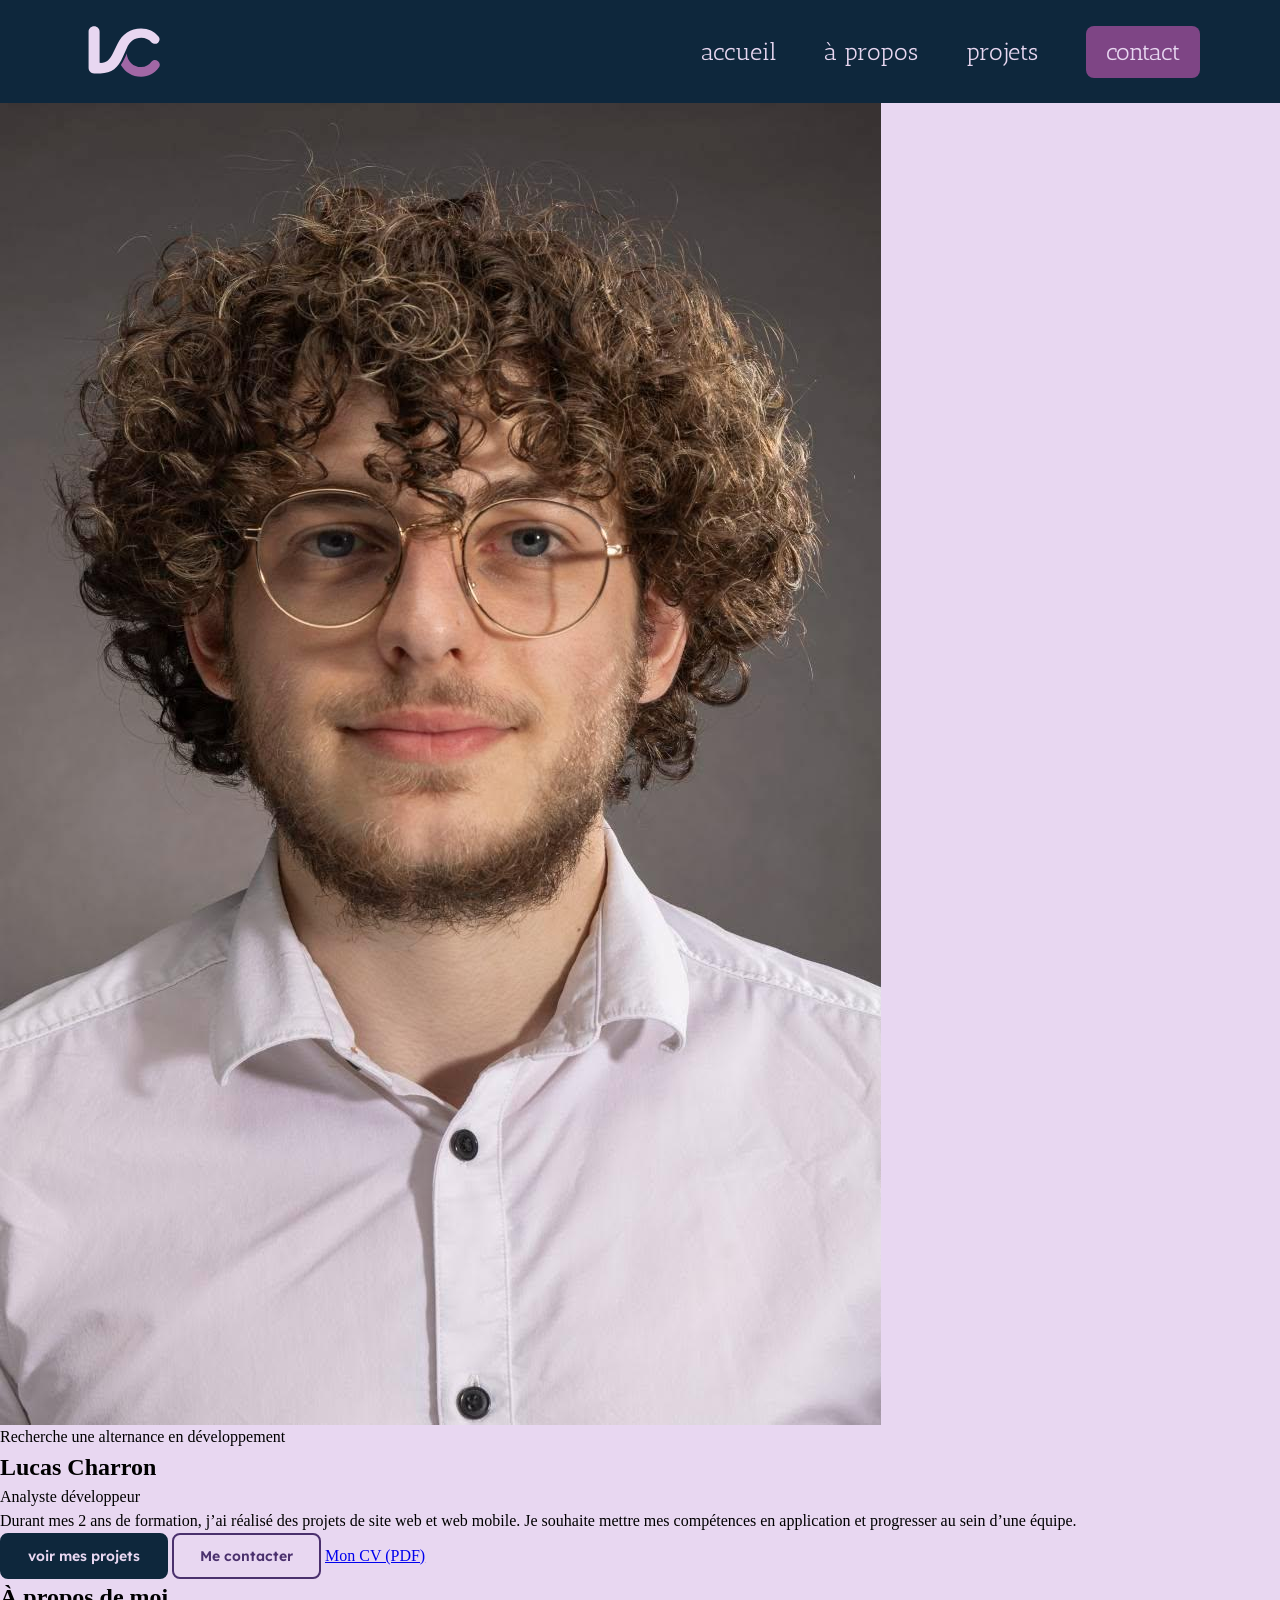
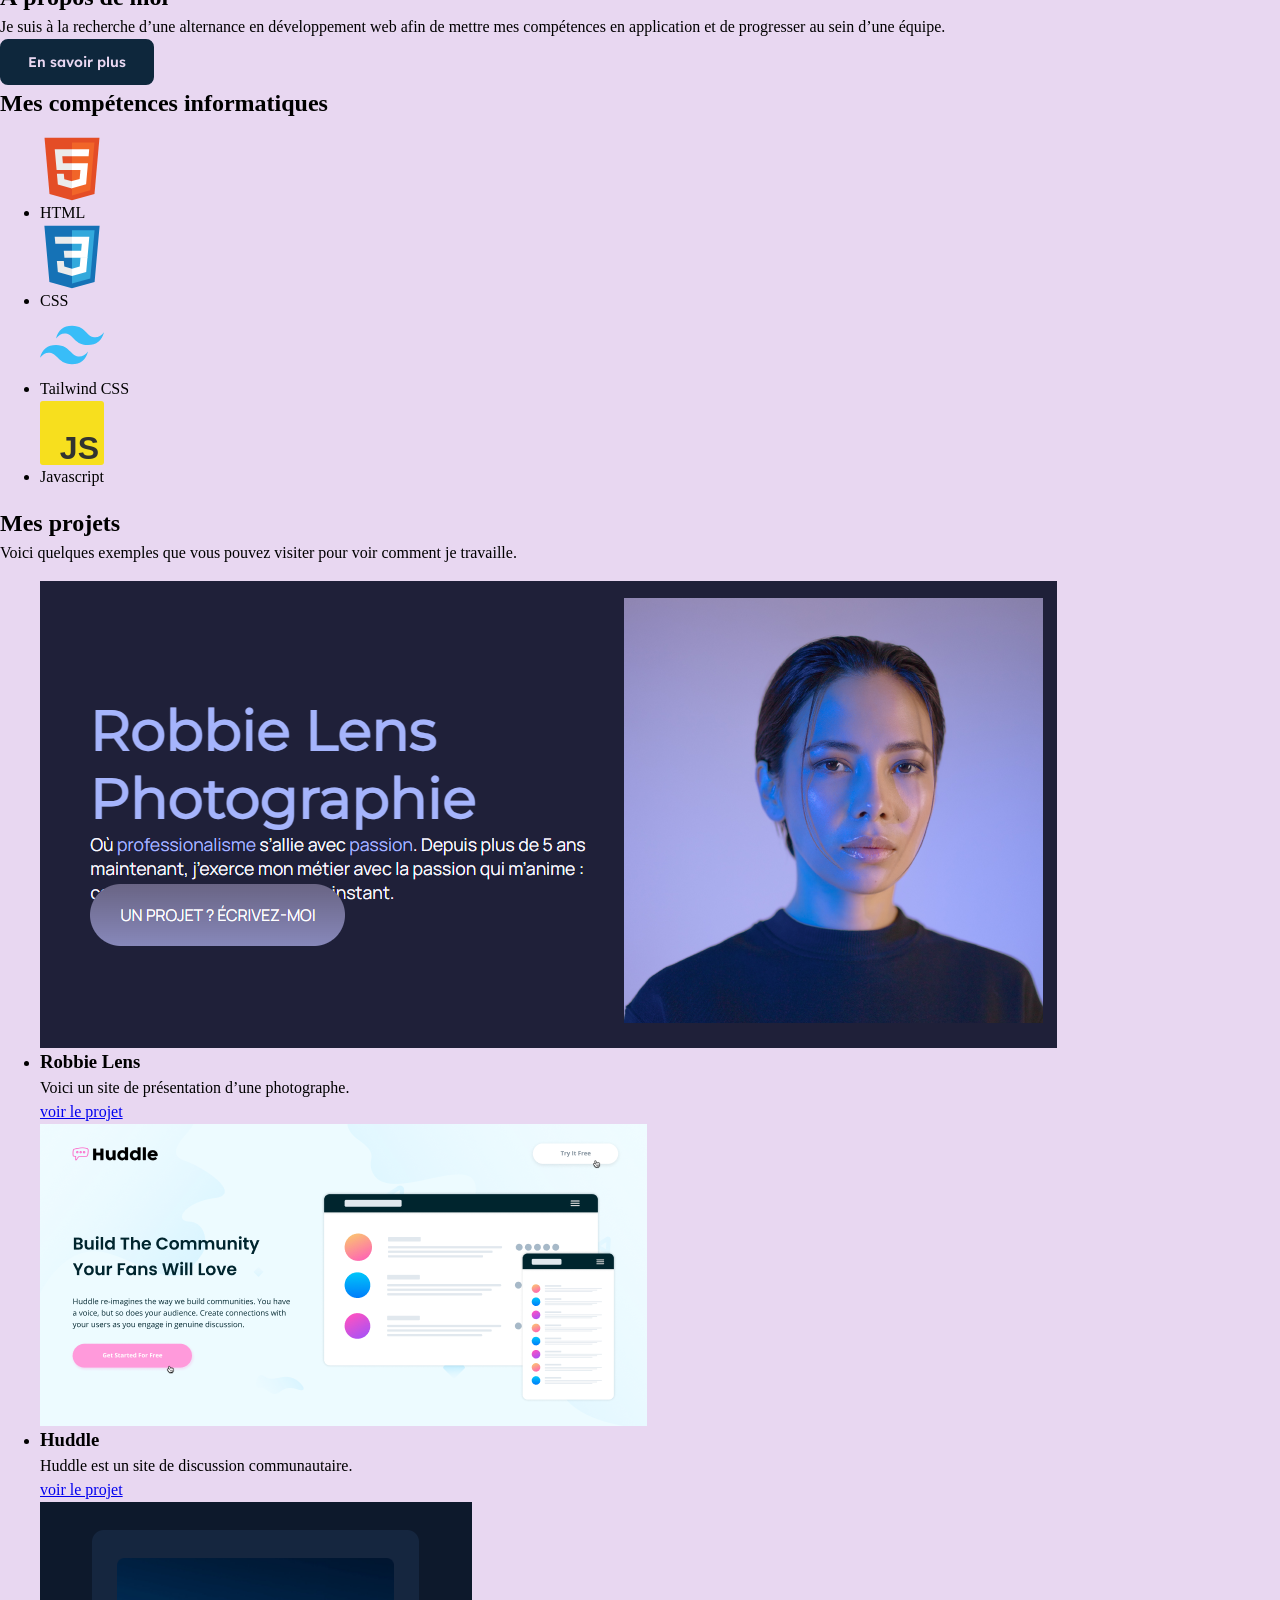
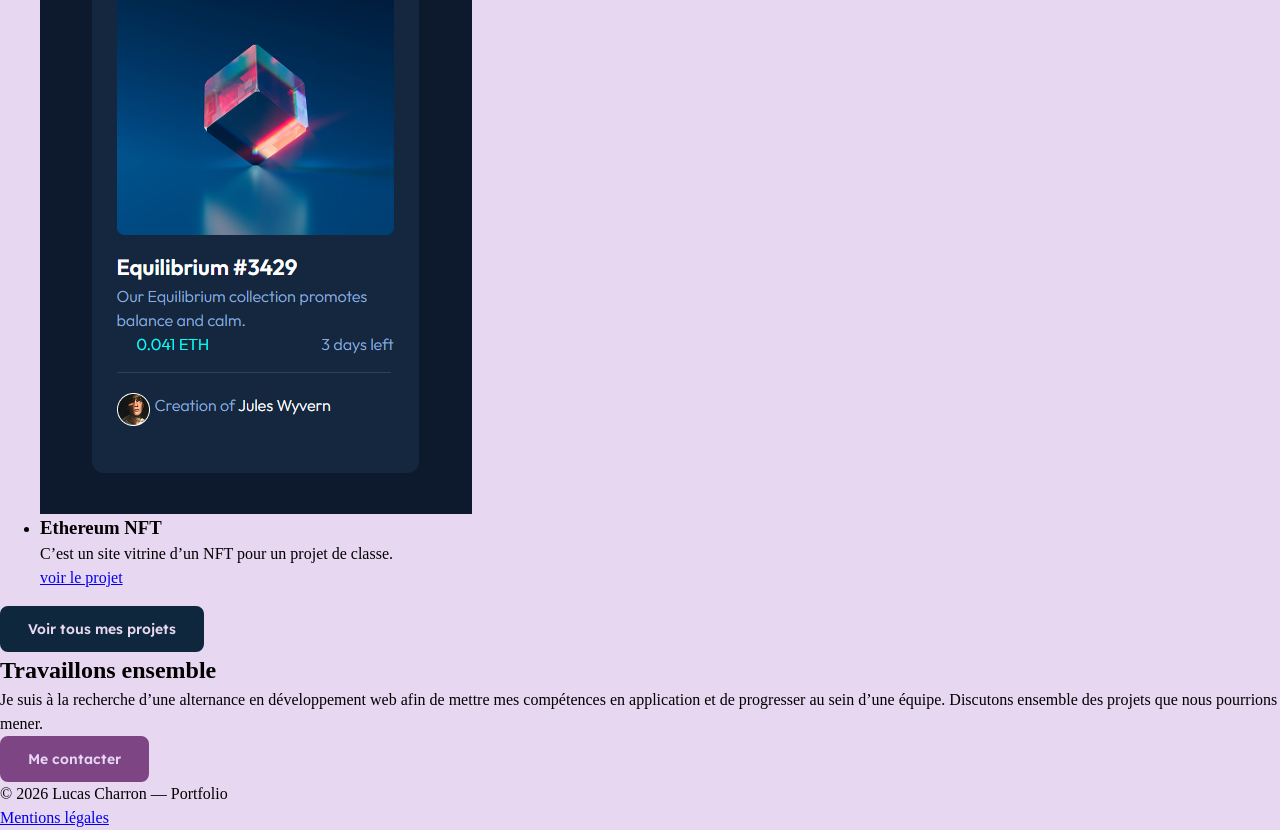
==== index.html @ 8895fd5e "Premier commit : sauvegarde du portfolio HTML des 12 pages, CSS (polices, variables, header, boutons" ====
<!DOCTYPE html>
<html lang="fr">
<!-- Mettre le code langue du site dans l'attribut lang -->

<head>
	<meta charset="UTF-8" />
	<meta name="viewport" content="width=device-width, initial-scale=1.0" />
	<title>Accueil-portfolio</title>
	<meta name="description" content="Portfolio de Lucas Charron, développeur web : découvrez mes projets de sites web et web mobile réalisés durant ma formation." />
	<!-- Mettre la description du contenu de la page dans l'attribut content -->

	<!-- Mettre ci-dessous les informations pour Open Graph (concerne notamment Facebook) - Voir https://ogp.me/-->
	<meta property="og:title" content="Accueil-portfolio" />
	<meta property="og:type" content="website" />
	<meta property="og:url" content="" />
	<meta property="og:image" content="img/logos/logo-lc-1200x630.png" />

	<!-- Le minimum pour gérer les favicon : https://dev.to/masakudamatsu/favicon-nightmare-how-to-maintain-sanity-3al7 
    Icônes à générer : 
    favicon.ico : 32x32
    icon.svg : peu importe la taille, mais privilégier un format carré
    apple-touch-icon.png : 180x180
    192.png : 192x192
    512.png : 512x512

	Vous pouvez aussi utiliser un générateur : https://realfavicongenerator.net/
    -->
	<link rel="icon" type="image/png" href="/favicon-96x96.png" sizes="96x96" />
	<link rel="icon" type="image/svg+xml" href="/favicon.svg" />
	<link rel="shortcut icon" href="/favicon.ico" />
	<link rel="apple-touch-icon" sizes="180x180" href="/apple-touch-icon.png" />
	<link rel="manifest" href="/site.webmanifest" />
	<!-- voir le fichier manifest.webmanifest -->

	<!-- A terme : n'appeler qu'une seule feuille de style minifiée -->
	<link rel="stylesheet" href="css/reset.css" />
	<link rel="stylesheet" href="css/style.css" />
</head>

<body>
	<!-- ===== EN-TÊTE ===== -->
	<header>
		<a href="index.html">
			<img src="img/logos/logo-lc.svg" alt="Lucas Charron, retour à l'accueil" width="57" height="35">
		</a>
		<!-- Navigation principale -->
		<nav aria-label="Navigation principale">
			<button type="button" aria-expanded="false" aria-controls="menu-principal">Menu</button>
			<ul id="menu-principal" class="menu-principal" hidden>
				<li><a href="index.html" aria-current="page">accueil</a></li>
				<li><a href="a-propos.html">à propos</a></li>
				<li><a href="projets.html">projets</a></li>
				<li><a href="contact.html">contact</a></li>
			</ul>
		</nav>
	</header>

	<!-- ===== CONTENU PRINCIPAL ===== -->
	<main>
		<!-- Section : hero (présentation) -->
		<section id="hero" aria-labelledby="titre-hero">
			<img src="img/photos/photo-profil.jpg" alt="Photo de profil de Lucas Charron" width="881" height="1322">
			<div>
				<p>Recherche une alternance en développement</p>
				<h1 id="titre-hero">Lucas Charron</h1>
				<p>Analyste développeur</p>
				<p>Durant mes 2 ans de formation, j’ai réalisé des projets de site web et web mobile. Je souhaite mettre mes compétences en application et progresser au sein d’une équipe.</p>
				<div>
					<a href="projets.html" class="btn btn--primary">voir mes projets</a>
					<a href="contact.html" class="btn btn--secondary">Me contacter</a>
					<a href="CV/cv-lucas-charron-portfolio.pdf" download>Mon CV (PDF)</a>
				</div>
			</div>
		</section>

		<!-- Section : À propos de moi -->
		<section aria-labelledby="titre-apropos">
			<h2 id="titre-apropos">À propos de moi</h2>
			<p>Je suis à la recherche d’une alternance en développement web afin de mettre mes compétences en application et de progresser au sein d’une équipe.</p>
			<a href="a-propos.html" class="btn btn--primary">En savoir plus</a>
		</section>

		<!-- Section : Mes compétences informatiques -->
		<section aria-labelledby="titre-competences">
			<h2 id="titre-competences">Mes compétences informatiques</h2>
			<ul>
				<li>
					<img src="img/logos/html5.svg" alt="" width="64" height="64">
					<p>HTML</p>
				</li>
				<li>
					<img src="img/logos/css3.svg" alt="" width="64" height="64">
					<p>CSS</p>
				</li>
				<li>
					<img src="img/logos/tailwindcss.svg" alt="" width="64" height="64">
					<p>Tailwind CSS</p>
				</li>
				<li>
					<img src="img/logos/javascript.svg" alt="" width="64" height="64">
					<p>Javascript</p>
				</li>
			</ul>
		</section>

		<!-- Section : Mes projets -->
		<section aria-labelledby="titre-projets">
			<h2 id="titre-projets">Mes projets</h2>
			<p>Voici quelques exemples que vous pouvez visiter pour voir comment je travaille.</p>
			<ul>
				<li>
					<!-- Projet : Robbie Lens -->
					<article>
						<img src="img/projets/robbie-lens.png" alt="Capture de la page d'accueil du site Robbie Lens" width="1017" height="467">
						<h3>Robbie Lens</h3>
						<p>Voici un site de présentation d’une photographe.</p>
						<a href="page-robbies-lens.html" aria-label="Voir le projet Robbie Lens">voir le projet</a>
					</article>
				</li>
				<li>
					<!-- Projet : Huddle -->
					<article>
						<img src="img/projets/huddle.png" alt="Capture de la page du site Huddle" width="607" height="302">
						<h3>Huddle</h3>
						<p>Huddle est un site de discussion communautaire.</p>
						<a href="page-huddle.html" aria-label="Voir le projet Huddle">voir le projet</a>
					</article>
				</li>
				<li>
					<!-- Projet : Ethereum NFT -->
					<article>
						<img src="img/projets/etherium-nft.png" alt="Capture de la page du site Ethereum NFT" width="432" height="612">
						<h3>Ethereum NFT</h3>
						<p>C’est un site vitrine d’un NFT pour un projet de classe.</p>
						<a href="page-card-nft.html" aria-label="Voir le projet Ethereum NFT">voir le projet</a>
					</article>
				</li>
			</ul>
			<a href="projets.html" class="btn btn--primary">Voir tous mes projets</a>
		</section>

		<!-- Section : Travaillons ensemble -->
		<section aria-labelledby="titre-contact">
			<h2 id="titre-contact">Travaillons ensemble</h2>
			<p>Je suis à la recherche d’une alternance en développement web afin de mettre mes compétences en application et de progresser au sein d’une équipe. Discutons ensemble des projets que nous pourrions mener.</p>
			<a href="contact.html" class="btn btn--accent">Me contacter</a>
		</section>
	</main>

	<!-- ===== PIED DE PAGE ===== -->
	<footer>
		<p>© 2026 Lucas Charron — Portfolio</p>
		<a href="mentions-legales.html">Mentions légales</a>
	</footer>
	<!-- Script du menu burger -->
	<script src="js/nav.js"></script>
</body>

</html>
---- css/style.css ----
/* ==========================================================================
   Polices (@font-face)
   ========================================================================== */

/* --- Montserrat --- */
/* montserrat-regular - latin */
@font-face {
    font-display: swap;
    font-family: 'Montserrat';
    font-style: normal;
    font-weight: 400;
    src: url('../fonts/montserrat-v31-latin-regular.woff2') format('woff2');
}
/* montserrat-500 - latin */
@font-face {
    font-display: swap;
    font-family: 'Montserrat';
    font-style: normal;
    font-weight: 500;
    src: url('../fonts/montserrat-v31-latin-500.woff2') format('woff2');
}

/* --- Lexend --- */
/* lexend-300 - latin */
@font-face {
    font-display: swap;
    font-family: 'Lexend';
    font-style: normal;
    font-weight: 300;
    src: url('../fonts/lexend-v26-latin-300.woff2') format('woff2');
}
/* lexend-regular - latin */
@font-face {
    font-display: swap;
    font-family: 'Lexend';
    font-style: normal;
    font-weight: 400;
    src: url('../fonts/lexend-v26-latin-regular.woff2') format('woff2');
}
/* lexend-600 - latin */
@font-face {
    font-display: swap;
    font-family: 'Lexend';
    font-style: normal;
    font-weight: 600;
    src: url('../fonts/lexend-v26-latin-600.woff2') format('woff2');
}

/* --- Antic Slab --- */
/* antic-slab-regular - latin */
@font-face {
    font-display: swap;
    font-family: 'Antic Slab';
    font-style: normal;
    font-weight: 400;
    src: url('../fonts/antic-slab-v17-latin-regular.woff2') format('woff2');
}


/* ==========================================================================
   Variables
   ========================================================================== */
:root {
    /* Couleurs (charte graphique Figma, collection Palette) */
    --color-fond: #E8D7F1;          /* Fond de page */
    --color-mauve: #DDCBD7;         /* Cartes et blocs */
    --color-accent: #A167A5;        /* Anneau de focus, décors */
    --color-accent-fonce: #7E4585;  /* Fond des boutons accent (contraste AA) */
    --color-violet-fonce: #4A306D;  /* Titres secondaires, bandeau contact, hover boutons */
    --color-bleu-nuit: #0E273C;     /* Texte, header et footer */

    /* Familles de polices */
    --font-primary: 'Montserrat', sans-serif;
    --font-secondary: 'Lexend', sans-serif;
    --font-accent: 'Antic Slab', serif;

    /* Graisses */
    --fw-light: 300;
    --fw-regular: 400;
    --fw-medium: 500;
    --fw-semibold: 600;

    /* Tailles de texte (charte graphique Figma) */
    /* Montserrat Medium : titres */
    --fs-title-xl: 7.2rem;
    --fs-title-l: 4rem;
    --fs-title-m: 3.2rem;
    /* Lexend : texte, sous-titres, titres de cartes et boutons */
    --fs-text-l: 2.8rem;
    --fs-text-l-small: 2.1rem;   /* variante 28 / 21 de la charte */
    --fs-text-m: 1.8rem;
    --fs-text-m-small: 1.4rem;   /* variante 18 / 14 de la charte */
    --fs-button: 1.4rem;
    /* Antic Slab : menu de navigation */
    --fs-nav: 2.4rem;
}


/* ==========================================================================
   Base
   ========================================================================== */
html {
    font-size: 62.5%;
}

body {
    font-size: 16px;
    background-color: var(--color-fond);
    display: flex;
    flex-direction: column;

}
/* ==========================================================================
   header + reponsive
   ========================================================================== */
header {
    background-color: var(--color-bleu-nuit);
    display: flex;
    justify-content: space-between;
    align-items: center;
    padding: 1.15rem 2rem;
    position: relative;
}

header img{
    height: 3.5rem;
    width: auto;
}

header nav button {
    width: 4.4rem;
    height: 4.4rem;
    font-size: 0;
    background-image: url("../img/icones/burger.svg");
    background-repeat: no-repeat;
    background-position: center;
    background-color: transparent;
    background-size: 2.8rem 2.1rem;
    border: none;
    margin-right: -0.8rem;
}

header nav a {
    color: var(--color-fond);
    text-decoration: none;
    font-family: var(--font-accent);
    font-size: var(--fs-nav);
    padding: 2rem;
    display: inline-block;
}

.menu-principal{
    position: absolute;
    top: 100%;
    left: 0;
    right: 0;
    background-color: var(--color-bleu-nuit);
    z-index: 1;
}

@media (min-width: 768px) {

    header {
        padding: 2.4rem 8rem;
    }

    header img {
        height: 5.5rem;
        width: auto;
    }

    header nav button {
        display: none;
    }

    .menu-principal {
        display: flex;
        position: static;
        gap: 4.8rem;
        align-items: center;
        padding:0;
    }

    header nav a {
        padding: 0.8rem 0;
    }

    .menu-principal li:last-child a{
        background-color: var(--color-accent-fonce);
        border-radius: 0.8rem;
        padding: 0.8rem 2rem;
    }

}

/* ==========================================================================
   button
   ========================================================================== */

.btn{
    display: inline-block;
    padding: 1.2rem 2.6rem;
    border: 0.2rem solid transparent;
    border-radius: 0.8rem;
    font-family: var(--font-secondary);
    font-size: var(--fs-button);
    font-weight: var(--fw-semibold);
    text-decoration: none;
    line-height: 1.8rem;
}

.btn--primary{
    background-color: var(--color-bleu-nuit);
    color: var(--color-fond);
    border-color: var(--color-bleu-nuit);
}

.btn--secondary{
    background-color: transparent;
    color: var(--color-violet-fonce);
    border-color: var(--color-violet-fonce);
}

.btn--accent{
    background-color: var(--color-accent-fonce);
    color: var(--color-fond);
    border-color: var(--color-accent-fonce);
}

.btn:hover{
    background-color: var(--color-violet-fonce);
    border-color: var(--color-violet-fonce);
    color: var(--color-fond);
}

.btn:focus-visible{
    outline: 0.2rem solid var(--color-accent);
    outline-offset: 0.6rem;
}
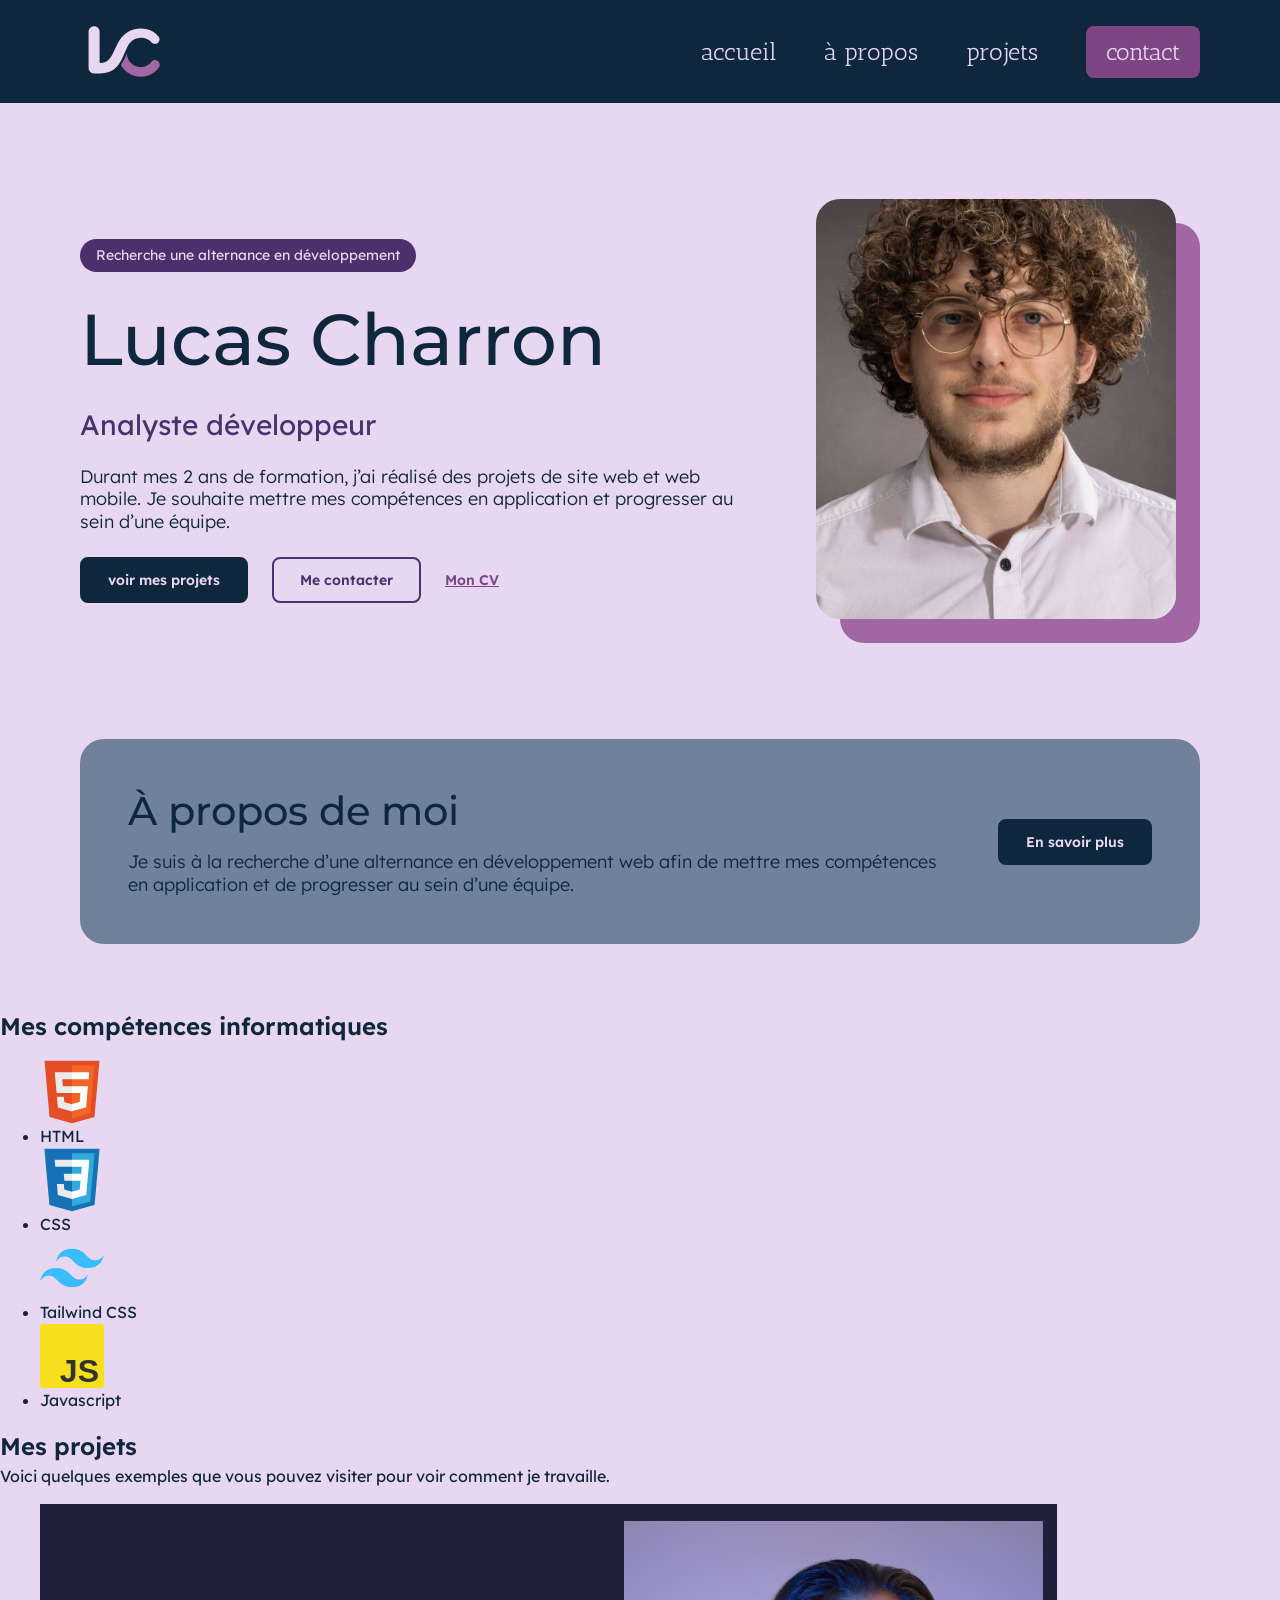
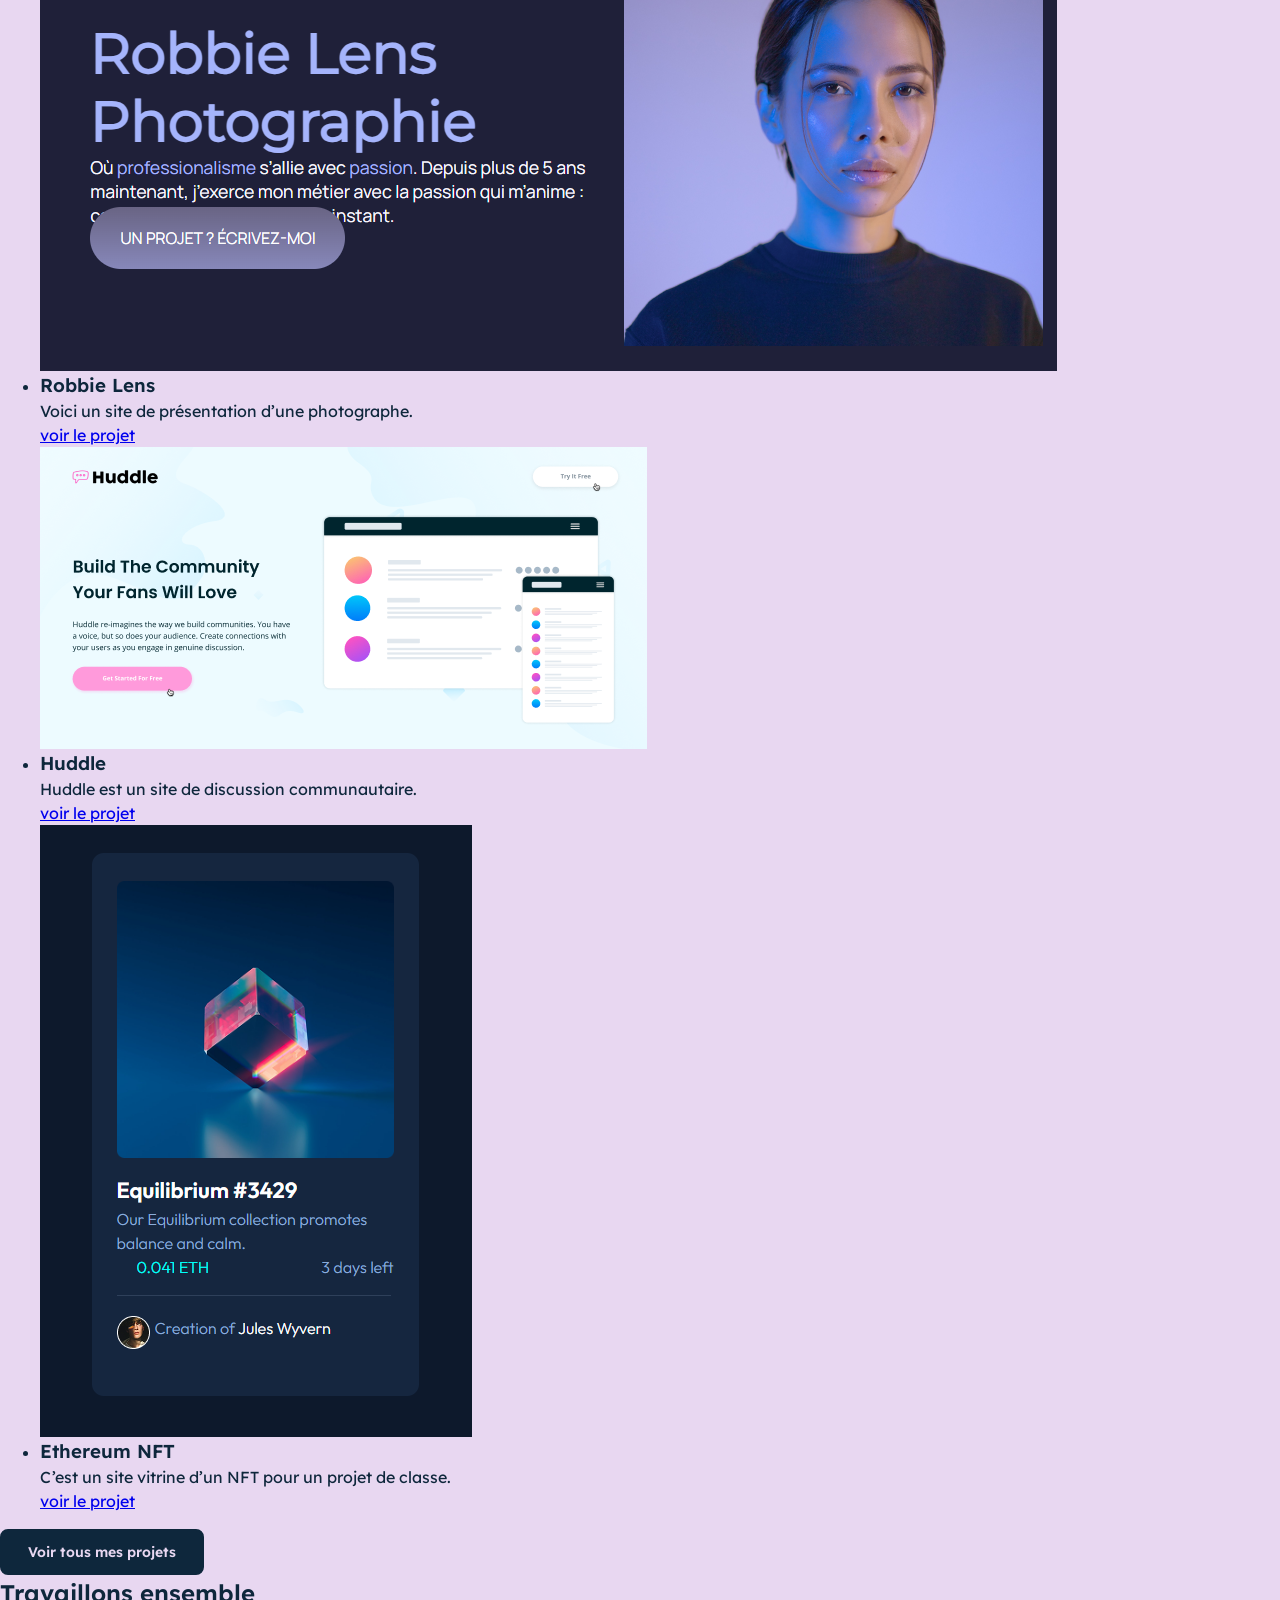
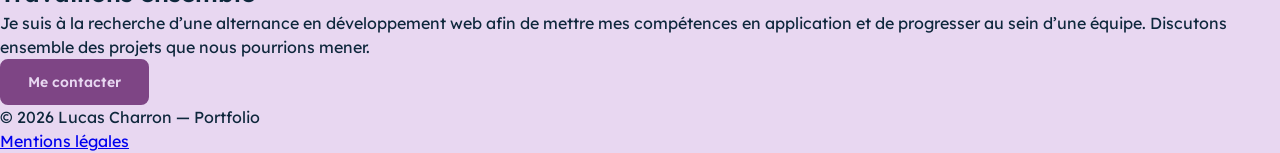
==== commit 322fe840: "Hero, section à propos et classes de la page d'accueil - Hero (accueil et à propos) : mobile, tablet" ====
--- a/index.html
+++ b/index.html
@@ -58,25 +58,27 @@
 	<!-- ===== CONTENU PRINCIPAL ===== -->
 	<main>
 		<!-- Section : hero (présentation) -->
-		<section id="hero" aria-labelledby="titre-hero">
-			<img src="img/photos/photo-profil.jpg" alt="Photo de profil de Lucas Charron" width="881" height="1322">
-			<div>
-				<p>Recherche une alternance en développement</p>
+		<section id="hero" aria-labelledby="titre-hero" class="hero">
+			<img src="img/photos/photo-profil.jpg" alt="Photo de profil de Lucas Charron" width="881" height="1322" class="hero__photo">
+			<div class="hero__text">
+				<p class="hero__badge">Recherche une alternance en développement</p>
 				<h1 id="titre-hero">Lucas Charron</h1>
-				<p>Analyste développeur</p>
-				<p>Durant mes 2 ans de formation, j’ai réalisé des projets de site web et web mobile. Je souhaite mettre mes compétences en application et progresser au sein d’une équipe.</p>
-				<div>
+				<p class="hero__subtitle">Analyste développeur</p>
+				<p class="hero__description">Durant mes 2 ans de formation, j’ai réalisé des projets de site web et web mobile. Je souhaite mettre mes compétences en application et progresser au sein d’une équipe.</p>
+				<div class="hero__buttons">
 					<a href="projets.html" class="btn btn--primary">voir mes projets</a>
 					<a href="contact.html" class="btn btn--secondary">Me contacter</a>
-					<a href="CV/cv-lucas-charron-portfolio.pdf" download>Mon CV (PDF)</a>
+					<a href="cv/cv-lucas-charron-portfolio.pdf" class="hero__cv" download>Mon CV</a>
 				</div>
 			</div>
 		</section>
 
 		<!-- Section : À propos de moi -->
-		<section aria-labelledby="titre-apropos">
-			<h2 id="titre-apropos">À propos de moi</h2>
-			<p>Je suis à la recherche d’une alternance en développement web afin de mettre mes compétences en application et de progresser au sein d’une équipe.</p>
+		<section aria-labelledby="titre-apropos" class="about">
+			<div class="about__text">
+				<h2 id="titre-apropos" class="about__title">À propos de moi</h2>
+				<p class="about__description">Je suis à la recherche d’une alternance en développement web afin de mettre mes compétences en application et de progresser au sein d’une équipe.</p>
+			</div>
 			<a href="a-propos.html" class="btn btn--primary">En savoir plus</a>
 		</section>
 
--- a/css/style.css
+++ b/css/style.css
@@ -68,6 +68,7 @@
     --color-accent-fonce: #7E4585;  /* Fond des boutons accent (contraste AA) */
     --color-violet-fonce: #4A306D;  /* Titres secondaires, bandeau contact, hover boutons */
     --color-bleu-nuit: #0E273C;     /* Texte, header et footer */
+    --color-carte: #708299;         /* Fond de la carte « à propos » (Figma) */
 
     /* Familles de polices */
     --font-primary: 'Montserrat', sans-serif;
@@ -108,6 +109,8 @@
     background-color: var(--color-fond);
     display: flex;
     flex-direction: column;
+    font-family: var(--font-secondary);
+    color: var(--color-bleu-nuit);
 
 }
 /* ==========================================================================
@@ -207,6 +210,7 @@
     font-weight: var(--fw-semibold);
     text-decoration: none;
     line-height: 1.8rem;
+    white-space: nowrap;
 }
 
 .btn--primary{
@@ -236,4 +240,215 @@
 .btn:focus-visible{
     outline: 0.2rem solid var(--color-accent);
     outline-offset: 0.6rem;
+}
+
+/* ==========================================================================
+   hero + responsive
+   ========================================================================== */
+
+.hero {
+    display: flex;
+    flex-direction: column;
+    gap: 3.2rem;
+    padding: 3.2rem 2rem 4rem;
+}
+
+.hero__photo {
+    width: 32.4rem;
+    height: auto;
+    aspect-ratio: 6/7;
+    object-fit: cover;
+    border-radius: 2.16rem;
+    box-shadow: 2.16rem 2.16rem 0 var(--color-accent);
+    margin-bottom: 2.16rem;
+}
+
+.hero__text {
+    display: flex;
+    flex-direction: column;
+    align-items: flex-start;
+    gap: 1.6rem;
+}
+
+.hero__badge {
+    align-self: stretch;
+    background-color: var(--color-violet-fonce);
+    color: var(--color-fond);
+    padding: 0.8rem 1.6rem;
+    border-radius: 5rem;
+    font-size: 1.4rem;
+    font-weight: var(--fw-regular);
+    line-height: 1.25;
+}
+
+h1 {
+    font-size: var(--fs-title-l);
+    font-family: var(--font-primary);
+    font-weight: var(--fw-medium);
+    line-height: 1.2;
+}
+
+.hero__subtitle {
+    font-size: var(--fs-text-l-small);
+    color: var(--color-violet-fonce);
+    line-height: 1.25;
+}
+
+.hero__description {
+    font-size: var(--fs-text-m-small);
+    font-weight: var(--fw-light);
+    line-height: 1.25;
+}
+
+.hero__buttons {
+    display: flex;
+    flex-direction: column;
+    align-items: flex-start;
+    flex-wrap: wrap;
+    gap: 2rem;
+}
+
+.hero__cv {
+    white-space: nowrap;
+    text-decoration: underline;
+    font-family: var(--font-secondary);
+    font-weight: var(--fw-semibold);
+    color: var(--color-accent-fonce);
+    font-size: var(--fs-text-m-small);
+}
+
+.hero__cv:focus-visible {
+    outline: 0.2rem solid var(--color-accent);
+    outline-offset: 0.6rem;
+}
+
+/* Tablette (768 px et plus) : hero en ligne, version compacte */
+@media (min-width: 768px) {
+    .hero {
+        flex-direction: row;
+        align-items: center;
+        padding: 6.4rem 4rem;
+        gap: 4rem;
+    }
+    .hero__photo {
+        order: 2;
+        flex-shrink: 0;
+        width: 28rem;
+        margin-right: 2.16rem;
+    }
+    .hero__text {
+        flex: 1;
+    }
+    .hero__badge {
+        align-self: flex-start;
+    }
+    .hero__buttons {
+        flex-direction: row;
+        align-items: center;
+    }
+    .hero--apropos .hero__photo {
+        order: 0;
+    }
+}
+
+/* Desktop (1000 px et plus) : mesures de la maquette Figma 1440 px */
+@media (min-width: 1000px) {
+    .hero {
+        padding: 9.6rem 8rem;
+        gap: 6.4rem;
+    }
+    .hero__photo {
+        width: 36rem;
+        border-radius: 2.4rem;
+        box-shadow: 2.4rem 2.4rem 0 var(--color-accent);
+        margin-bottom: 2.4rem;
+        margin-right: 2.4rem;
+    }
+    .hero__text {
+        gap: 2.4rem;
+    }
+    .hero__buttons {
+        gap: 2.4rem;
+    }
+    h1 {
+        font-size: var(--fs-title-xl);
+    }
+    .hero__subtitle {
+        font-size: var(--fs-text-l);
+    }
+    .hero__description {
+        font-size: var(--fs-text-m);
+    }
+    .hero--apropos {
+        padding: 8rem;
+        gap: 8rem;
+    }
+}
+
+/* ==========================================================================
+   section à propos de moi
+   ========================================================================== */
+
+.about {
+    background-color: var(--color-carte);
+    margin: 1.6rem 2rem 6.4rem;
+    padding: 3.2rem 2.4rem;
+    border-radius: 2rem;
+    display: flex;
+    flex-direction: column;
+    align-items: flex-start;
+    gap: 2rem;
+}
+
+.about__text {
+    display: flex;
+    flex-direction: column;
+    gap: 1.2rem;
+}
+
+.about__title {
+    font-size: var(--fs-title-m);
+    font-family: var(--font-primary);
+    font-weight: var(--fw-medium);
+    line-height: 1.2;
+}
+
+.about__description {
+    font-size: var(--fs-text-m-small);
+    font-weight: var(--fw-light);
+    line-height: 1.25;
+}
+
+/* Tablette (768 px et plus) : carte en ligne, textes du mobile */
+@media (min-width: 768px) {
+    .about {
+        flex-direction: row;
+        align-items: center;
+        gap: 4.8rem;
+        padding: 4.8rem;
+        border-radius: 2.4rem;
+        margin: 0 4rem 6.4rem;
+    }
+    .about__text {
+        flex: 1;
+    }
+    .about .btn {
+        flex-shrink: 0;
+    }
+}
+
+/* Desktop (1000 px et plus) : mesures de la maquette Figma 1440 px */
+@media (min-width: 1000px) {
+    .about {
+        margin: 0 8rem 6.4rem;
+    }
+    .about__text {
+        gap: 1.6rem;
+    }
+    .about__title {
+        font-size: var(--fs-title-l);
+    }
+    .about__description {
+        font-size: var(--fs-text-m);
+    }
 }
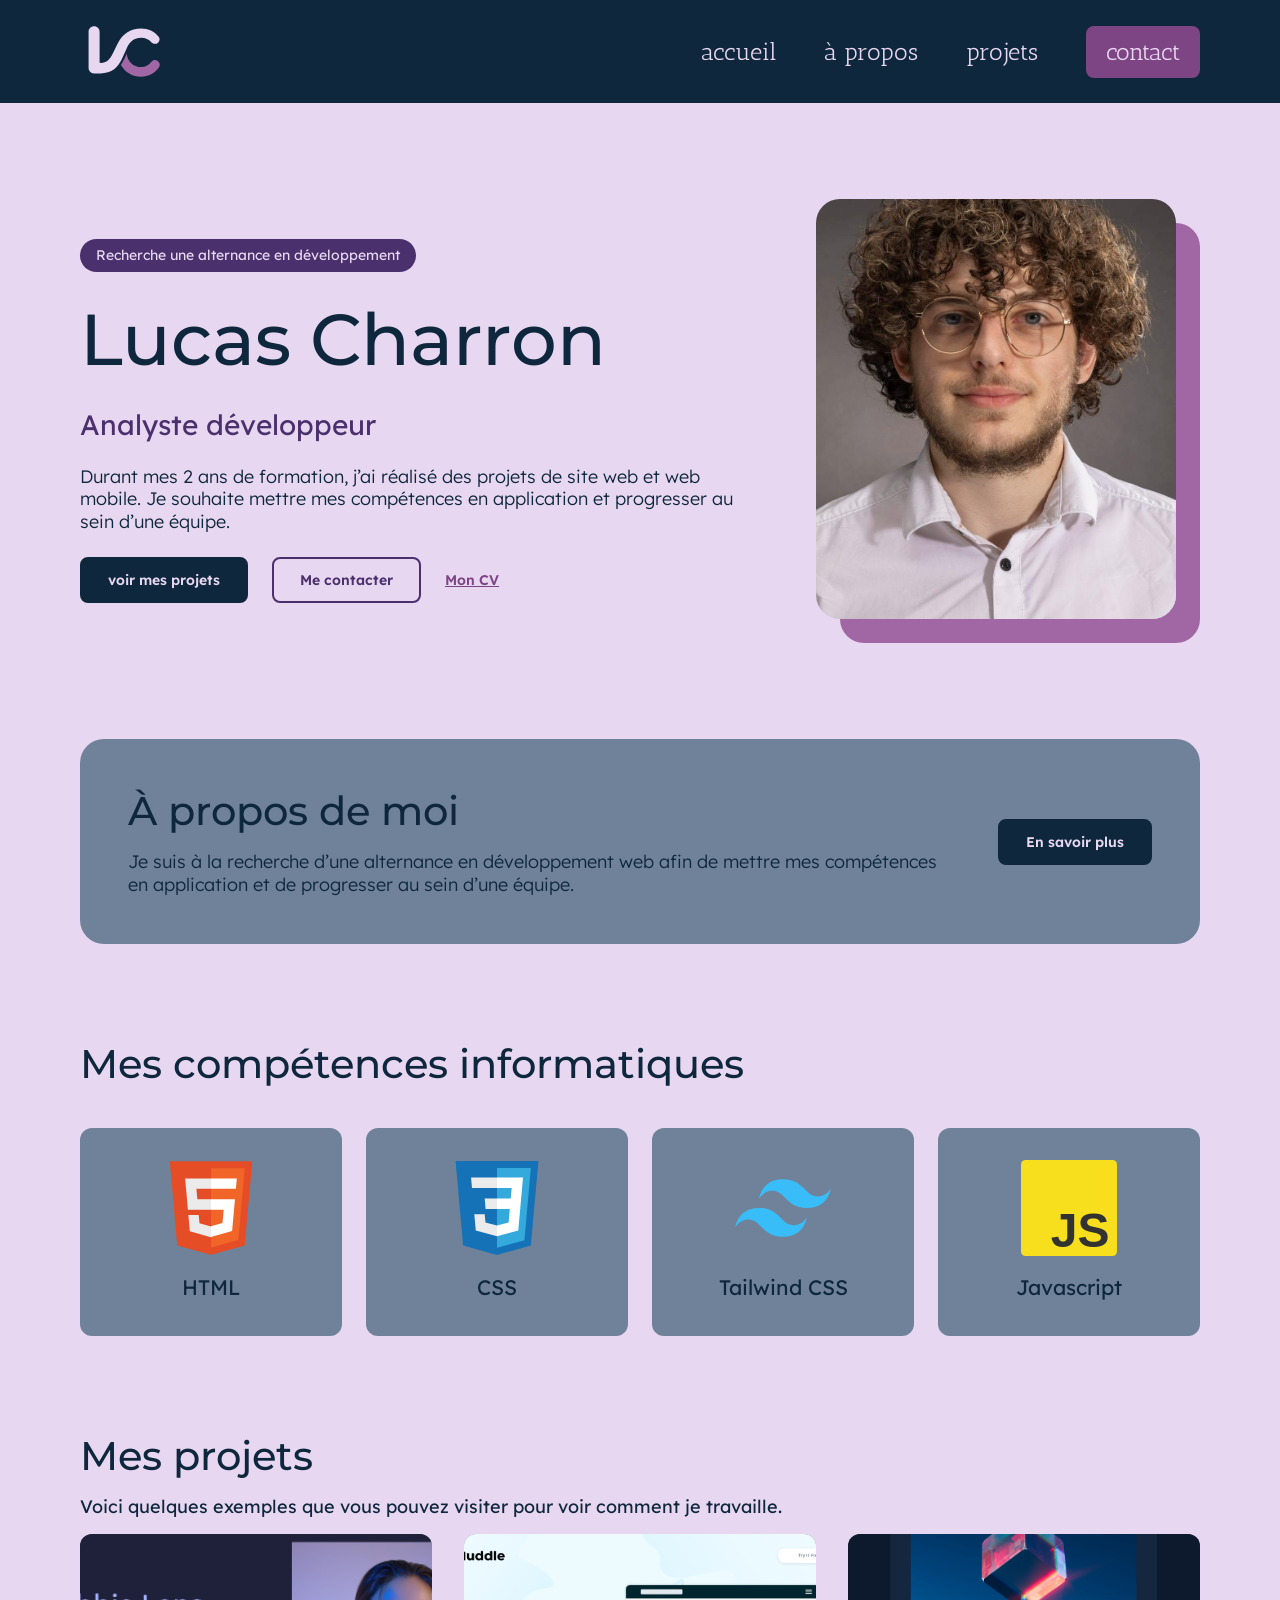
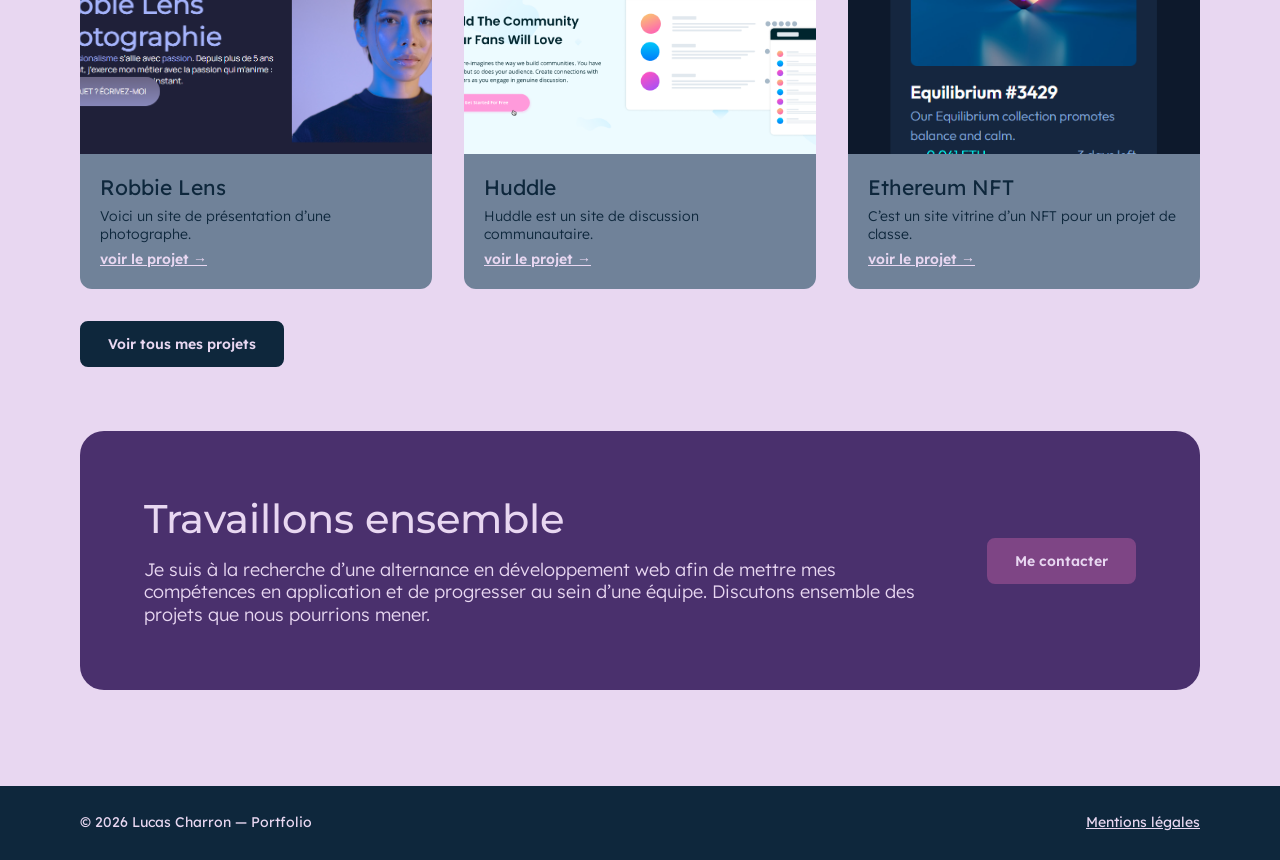
==== commit 7b64e035: "skill / mes projets / travaillons ensemble /footer. Terminé" ====
--- a/index.html
+++ b/index.html
@@ -83,76 +83,84 @@
 		</section>
 
 		<!-- Section : Mes compétences informatiques -->
-		<section aria-labelledby="titre-competences">
-			<h2 id="titre-competences">Mes compétences informatiques</h2>
-			<ul>
-				<li>
-					<img src="img/logos/html5.svg" alt="" width="64" height="64">
-					<p>HTML</p>
+		<section class="skills" aria-labelledby="titre-competences">
+			<h2 class="skills__title" id="titre-competences">Mes compétences informatiques</h2>
+			<ul class="skills__list">
+				<li class="skills__card">
+					<img class="skills__icon" src="img/logos/html5.svg" alt="" width="64" height="64">
+					<p class="skills__name">HTML</p>
 				</li>
-				<li>
-					<img src="img/logos/css3.svg" alt="" width="64" height="64">
-					<p>CSS</p>
+				<li class="skills__card">
+					<img class="skills__icon" src="img/logos/css3.svg" alt="" width="64" height="64">
+					<p class="skills__name">CSS</p>
 				</li>
-				<li>
-					<img src="img/logos/tailwindcss.svg" alt="" width="64" height="64">
-					<p>Tailwind CSS</p>
+				<li class="skills__card">
+					<img class="skills__icon" src="img/logos/tailwindcss.svg" alt="" width="64" height="64">
+					<p class="skills__name">Tailwind CSS</p>
 				</li>
-				<li>
-					<img src="img/logos/javascript.svg" alt="" width="64" height="64">
-					<p>Javascript</p>
+				<li class="skills__card">
+					<img class="skills__icon" src="img/logos/javascript.svg" alt="" width="64" height="64">
+					<p class="skills__name">Javascript</p>
 				</li>
 			</ul>
 		</section>
 
 		<!-- Section : Mes projets -->
-		<section aria-labelledby="titre-projets">
-			<h2 id="titre-projets">Mes projets</h2>
-			<p>Voici quelques exemples que vous pouvez visiter pour voir comment je travaille.</p>
-			<ul>
+		<section class="projects" aria-labelledby="titre-projets">
+			<h2 id="titre-projets" class="projects__title">Mes projets</h2>
+			<p class="projects__intro">Voici quelques exemples que vous pouvez visiter pour voir comment je travaille.</p>
+			<ul class="projects__list">
 				<li>
 					<!-- Projet : Robbie Lens -->
-					<article>
-						<img src="img/projets/robbie-lens.png" alt="Capture de la page d'accueil du site Robbie Lens" width="1017" height="467">
-						<h3>Robbie Lens</h3>
-						<p>Voici un site de présentation d’une photographe.</p>
-						<a href="page-robbies-lens.html" aria-label="Voir le projet Robbie Lens">voir le projet</a>
+					<article class="projects__card">
+						<img class="projects__image" src="img/projets/robbie-lens.png" alt="Capture de la page d'accueil du site Robbie Lens" width="1017" height="467">
+						<div class="projects__body">
+							<h3 class="projects__name">Robbie Lens</h3>
+							<p class="projects__description">Voici un site de présentation d’une photographe.</p>
+							<a class="projects__link" href="page-robbies-lens.html" aria-label="Voir le projet Robbie Lens">voir le projet</a>
+						</div>
 					</article>
 				</li>
 				<li>
 					<!-- Projet : Huddle -->
-					<article>
-						<img src="img/projets/huddle.png" alt="Capture de la page du site Huddle" width="607" height="302">
-						<h3>Huddle</h3>
-						<p>Huddle est un site de discussion communautaire.</p>
-						<a href="page-huddle.html" aria-label="Voir le projet Huddle">voir le projet</a>
+					<article class="projects__card">
+						<img class="projects__image" src="img/projets/huddle.png" alt="Capture de la page du site Huddle" width="607" height="302">
+						<div class="projects__body">
+							<h3 class="projects__name">Huddle</h3>
+							<p class="projects__description">Huddle est un site de discussion communautaire.</p>
+							<a class="projects__link" href="page-huddle.html" aria-label="Voir le projet Huddle">voir le projet</a>
+						</div>
 					</article>
 				</li>
 				<li>
 					<!-- Projet : Ethereum NFT -->
-					<article>
-						<img src="img/projets/etherium-nft.png" alt="Capture de la page du site Ethereum NFT" width="432" height="612">
-						<h3>Ethereum NFT</h3>
-						<p>C’est un site vitrine d’un NFT pour un projet de classe.</p>
-						<a href="page-card-nft.html" aria-label="Voir le projet Ethereum NFT">voir le projet</a>
+					<article class="projects__card">
+						<img class="projects__image" src="img/projets/etherium-nft.png" alt="Capture de la page du site Ethereum NFT" width="432" height="612">
+						<div class="projects__body">
+							<h3 class="projects__name">Ethereum NFT</h3>
+							<p class="projects__description">C’est un site vitrine d’un NFT pour un projet de classe.</p>
+							<a class="projects__link" href="page-card-nft.html" aria-label="Voir le projet Ethereum NFT">voir le projet</a>
+						</div>
 					</article>
 				</li>
 			</ul>
-			<a href="projets.html" class="btn btn--primary">Voir tous mes projets</a>
+			<a href="projets.html" class="btn btn--primary projects__all">Voir tous mes projets</a>
 		</section>
 
 		<!-- Section : Travaillons ensemble -->
-		<section aria-labelledby="titre-contact">
-			<h2 id="titre-contact">Travaillons ensemble</h2>
-			<p>Je suis à la recherche d’une alternance en développement web afin de mettre mes compétences en application et de progresser au sein d’une équipe. Discutons ensemble des projets que nous pourrions mener.</p>
+		<section class="cta" aria-labelledby="titre-contact">
+			<div class="cta__text">
+				<h2 id="titre-contact" class="cta__title">Travaillons ensemble</h2>
+				<p class="cta__description">Je suis à la recherche d’une alternance en développement web afin de mettre mes compétences en application et de progresser au sein d’une équipe. Discutons ensemble des projets que nous pourrions mener.</p>
+			</div>
 			<a href="contact.html" class="btn btn--accent">Me contacter</a>
 		</section>
 	</main>
 
 	<!-- ===== PIED DE PAGE ===== -->
-	<footer>
-		<p>© 2026 Lucas Charron — Portfolio</p>
-		<a href="mentions-legales.html">Mentions légales</a>
+	<footer class="footer">
+		<p class="footer__copy">© 2026 Lucas Charron — Portfolio</p>
+		<a class="footer__link" href="mentions-legales.html">Mentions légales</a>
 	</footer>
 	<!-- Script du menu burger -->
 	<script src="js/nav.js"></script>
--- a/css/style.css
+++ b/css/style.css
@@ -271,7 +271,7 @@
 }
 
 .hero__badge {
-    align-self: stretch;
+    align-self: flex-start;
     background-color: var(--color-violet-fonce);
     color: var(--color-fond);
     padding: 0.8rem 1.6rem;
@@ -338,9 +338,6 @@
     }
     .hero__text {
         flex: 1;
-    }
-    .hero__badge {
-        align-self: flex-start;
     }
     .hero__buttons {
         flex-direction: row;
@@ -451,4 +448,320 @@
     .about__description {
         font-size: var(--fs-text-m);
     }
+}
+
+/* ==========================================================================
+   Mes compétences informatiques
+   ========================================================================== */
+
+.skills {
+    padding: 4rem 2rem 2.4rem;
+    display: flex;
+    flex-direction: column;
+    gap: 2.4rem;
+}
+
+.skills__title {
+    font-size: var(--fs-title-m);
+    font-family: var(--font-primary);
+    font-weight: var(--fw-medium);
+    line-height: 1.2;
+}
+
+.skills__list {
+    display: grid;
+    grid-template-columns: repeat(2, 1fr);
+    gap: 1.6rem;
+    list-style: none;
+    padding: 0;
+}
+
+.skills__card {
+    background-color: var(--color-carte);
+    border-radius: 1.2rem;
+    padding: 2.4rem 1.2rem;
+    display: flex;
+    flex-direction: column;
+    align-items: center;
+    gap: 1.6rem;
+}
+
+.skills__icon {
+    height: 9.6rem;
+    width: auto;
+}
+
+.skills__name {
+    font-family: var(--font-secondary);
+    font-size: var(--fs-text-l-small);
+}
+
+/* Tablette (768 px et plus) : 2 colonnes, côtés alignés sur le hero (40 px) */
+@media (min-width: 768px) {
+    .skills {
+        padding: 4rem 4rem 2.4rem;
+    }
+}
+
+/* Desktop (1000 px et plus) : 4 colonnes, mesures de la maquette Figma 1440 px */
+@media (min-width: 1000px) {
+    .skills {
+        padding: 3.2rem 8rem 6.4rem;
+        gap: 4rem;
+    }
+    .skills__title {
+        font-size: var(--fs-title-l);
+    }
+    .skills__list {
+        grid-template-columns: repeat(4, 1fr);
+        gap: 2.4rem;
+    }
+    .skills__card {
+        padding: 3.2rem 2.4rem;
+    }
+}
+
+/* ==========================================================================
+   Mes projets
+   ========================================================================== */
+
+.projects {
+    padding: 4rem 2rem 2.4rem;
+    display: flex;
+    flex-direction: column;
+    gap: 1.6rem;
+}
+
+.projects__title {
+    font-size: var(--fs-title-m);
+    font-family: var(--font-primary);
+    font-weight: var(--fw-medium);
+    line-height: 1.2;
+}
+
+.projects__intro {
+    font-size: var(--fs-text-m-small);
+    line-height: 1.25;
+}
+
+.projects__list {
+    list-style: none;
+    padding: 0;
+    margin-top: 1.6rem;
+    display: flex;
+    flex-direction: column;
+    gap: 2rem;
+}
+
+.projects__card {
+    background-color: var(--color-carte);
+    border-radius: 1.2rem;
+    overflow: hidden;
+}
+
+.projects__image {
+    width: 100%;
+    height: 19rem;
+    object-fit: cover;
+    display: block;
+}
+
+.projects__body {
+    padding: 2rem;
+    display: flex;
+    flex-direction: column;
+    gap: 0.8rem;
+}
+
+.projects__name {
+    font-size: var(--fs-text-l-small);
+    font-weight: var(--fw-regular);
+    line-height: 1.25;
+}
+
+.projects__description {
+    font-size: var(--fs-text-m-small);
+    font-weight: var(--fw-light);
+    line-height: 1.25;
+}
+
+.projects__link {
+    align-self: flex-start;
+    font-size: var(--fs-text-m-small);
+    font-weight: var(--fw-semibold);
+    line-height: 1.25;
+    color: var(--color-fond);
+}
+
+.projects__link::after {
+    content: " →";
+}
+
+.projects__link:focus-visible {
+    outline: 0.2rem solid var(--color-accent);
+    outline-offset: 0.6rem;
+}
+
+.projects__all {
+    align-self: flex-start;
+    margin-top: 1.6rem;
+}
+
+/* Tablette (768 px et plus) : 2 colonnes, côtés alignés sur le hero (40 px) */
+@media (min-width: 768px) {
+    .projects {
+        padding: 4rem 4rem 2.4rem;
+    }
+    .projects__list {
+        display: grid;
+        grid-template-columns: repeat(2, 1fr);
+        gap: 2.4rem;
+    }
+}
+
+/* Desktop (1000 px et plus) : 3 colonnes, mesures de la maquette Figma 1440 px */
+@media (min-width: 1000px) {
+    .projects {
+        padding: 3.2rem 8rem 6.4rem;
+    }
+    .projects__title {
+        font-size: var(--fs-title-l);
+    }
+    .projects__intro {
+        font-size: var(--fs-text-m);
+    }
+    .projects__list {
+        grid-template-columns: repeat(3, 1fr);
+        gap: 3.2rem;
+        margin-top: 2.4rem;
+    }
+    .projects__image {
+        height: 22rem;
+    }
+}
+
+/* ==========================================================================
+   Travaillons ensemble
+   ========================================================================== */
+
+.cta {
+    background-color: var(--color-violet-fonce);
+    border-radius: 2rem;
+    margin: 2.4rem 2rem 4rem;
+    padding: 3.2rem 2.4rem;
+    display: flex;
+    flex-direction: column;
+    gap: 2.4rem;
+}
+
+.cta__text {
+    display: flex;
+    flex-direction: column;
+    gap: 1.2rem;
+}
+
+.cta__title {
+    font-size: var(--fs-title-m);
+    font-family: var(--font-primary);
+    font-weight: var(--fw-medium);
+    line-height: 1.2;
+    color: var(--color-fond);
+}
+
+.cta__description {
+    font-size: var(--fs-text-m-small);
+    font-weight: var(--fw-light);
+    line-height: 1.25;
+    color: var(--color-fond);
+}
+
+.cta .btn {
+    align-self: flex-start;
+}
+
+/* Tablette (768 px et plus) : texte à gauche, bouton à droite */
+@media (min-width: 768px) {
+    .cta {
+        margin: 2.4rem 4rem 4rem;
+        flex-direction: row;
+        align-items: center;
+        gap: 3.2rem;
+        padding: 3.2rem 4rem;
+    }
+    .cta__text {
+        flex: 1;
+    }
+    .cta .btn {
+        align-self: center;
+        flex-shrink: 0;
+    }
+}
+
+/* Desktop (1000 px et plus) : mesures de la maquette Figma 1440 px */
+@media (min-width: 1000px) {
+    .cta {
+        margin: 0 8rem 9.6rem;
+        padding: 6.4rem;
+        gap: 6.4rem;
+        border-radius: 2.4rem;
+    }
+    .cta__text {
+        gap: 1.6rem;
+        max-width: 88rem;
+    }
+    .cta__title {
+        font-size: var(--fs-title-l);
+    }
+    .cta__description {
+        font-size: var(--fs-text-m);
+    }
+}
+
+/* ==========================================================================
+   Footer
+   ========================================================================== */
+
+.footer {
+    background-color: var(--color-bleu-nuit);
+    color: var(--color-fond);
+    padding: 2.8rem 2rem;
+    display: flex;
+    flex-direction: column;
+    gap: 1.2rem;
+}
+
+.footer__copy {
+    font-size: var(--fs-text-m-small);
+    line-height: 1.25;
+}
+
+.footer__link {
+    font-size: var(--fs-text-m-small);
+    line-height: 1.25;
+    color: var(--color-fond);
+    text-decoration: underline;
+    align-self: flex-start;
+}
+
+.footer__link:focus-visible {
+    outline: 0.2rem solid var(--color-accent);
+    outline-offset: 0.6rem;
+}
+
+@media (min-width: 768px) {
+    .footer {
+        flex-direction: row;
+        justify-content: space-between;
+        align-items: center;
+        padding: 2.8rem 4rem;
+    }
+    .footer__link {
+        align-self: auto;
+    }
+}
+
+@media (min-width: 1000px) {
+    .footer {
+        padding: 2.8rem 8rem;
+    }
 }
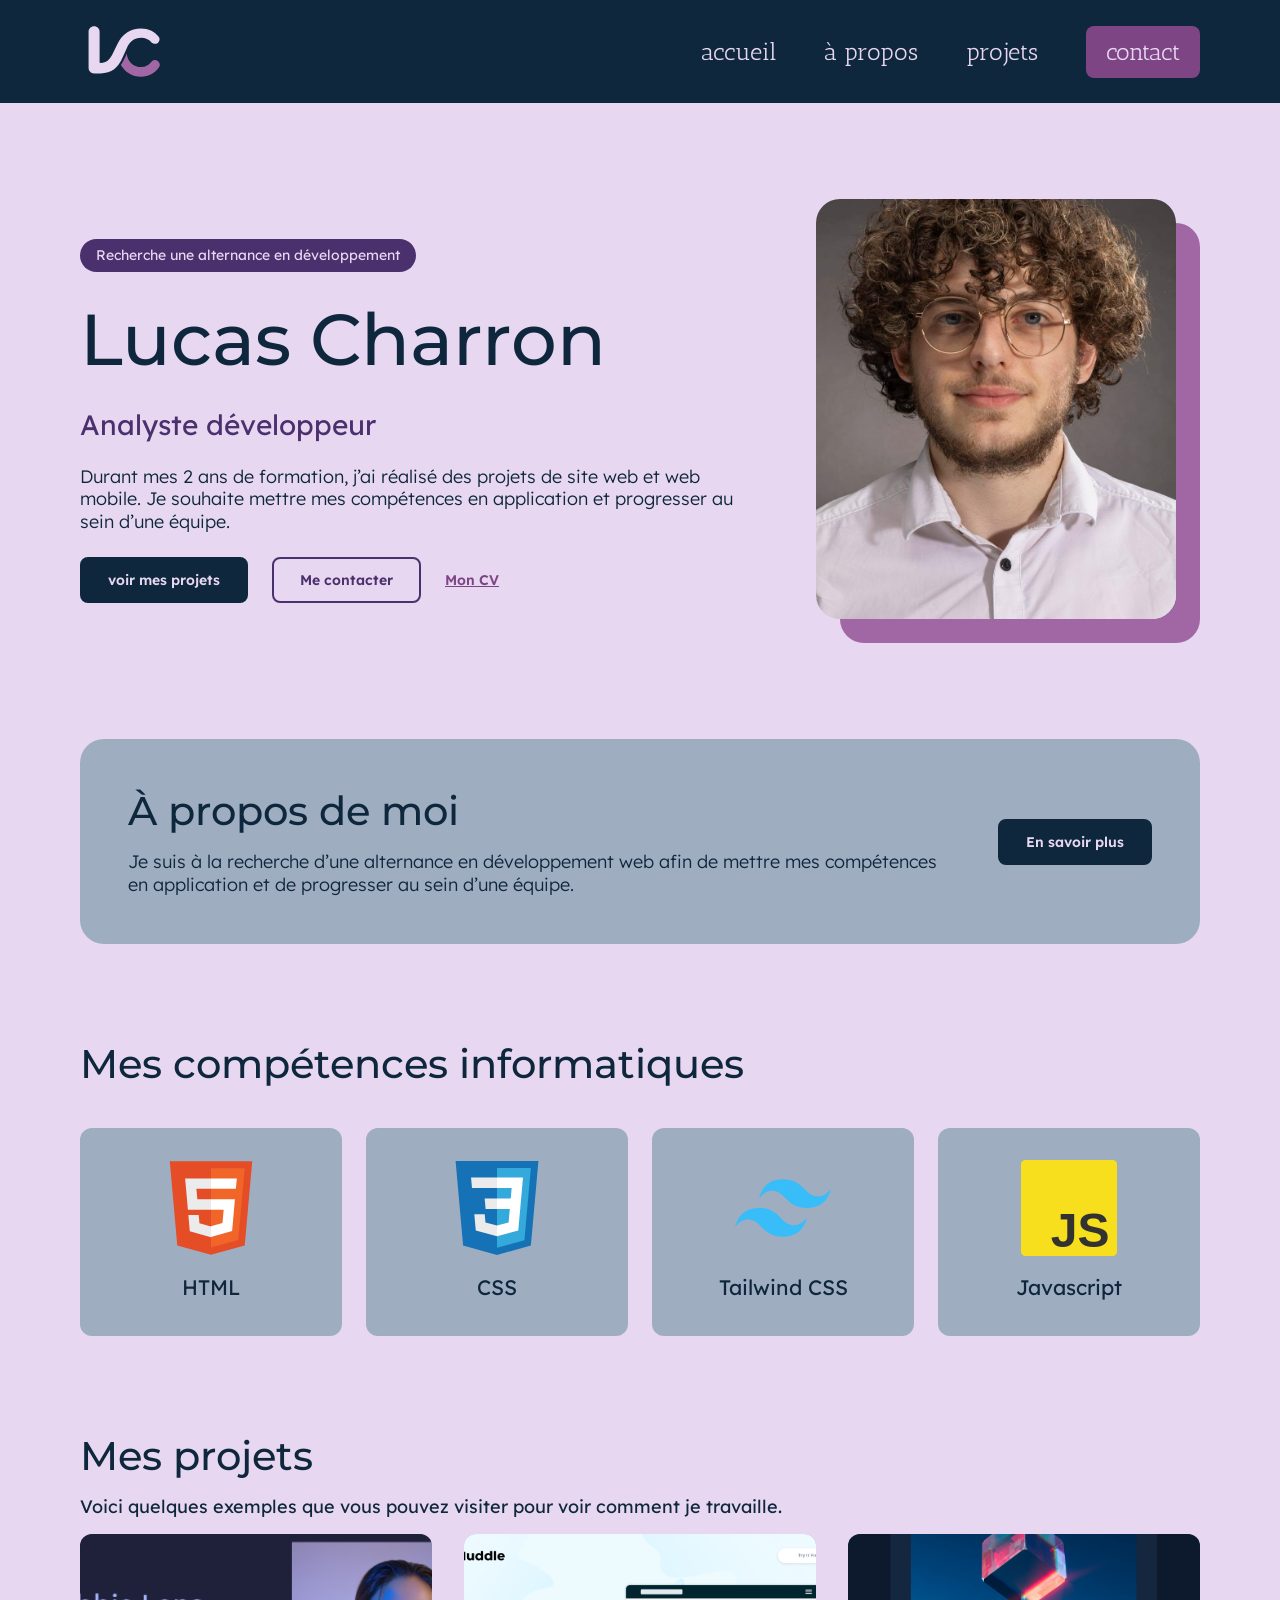
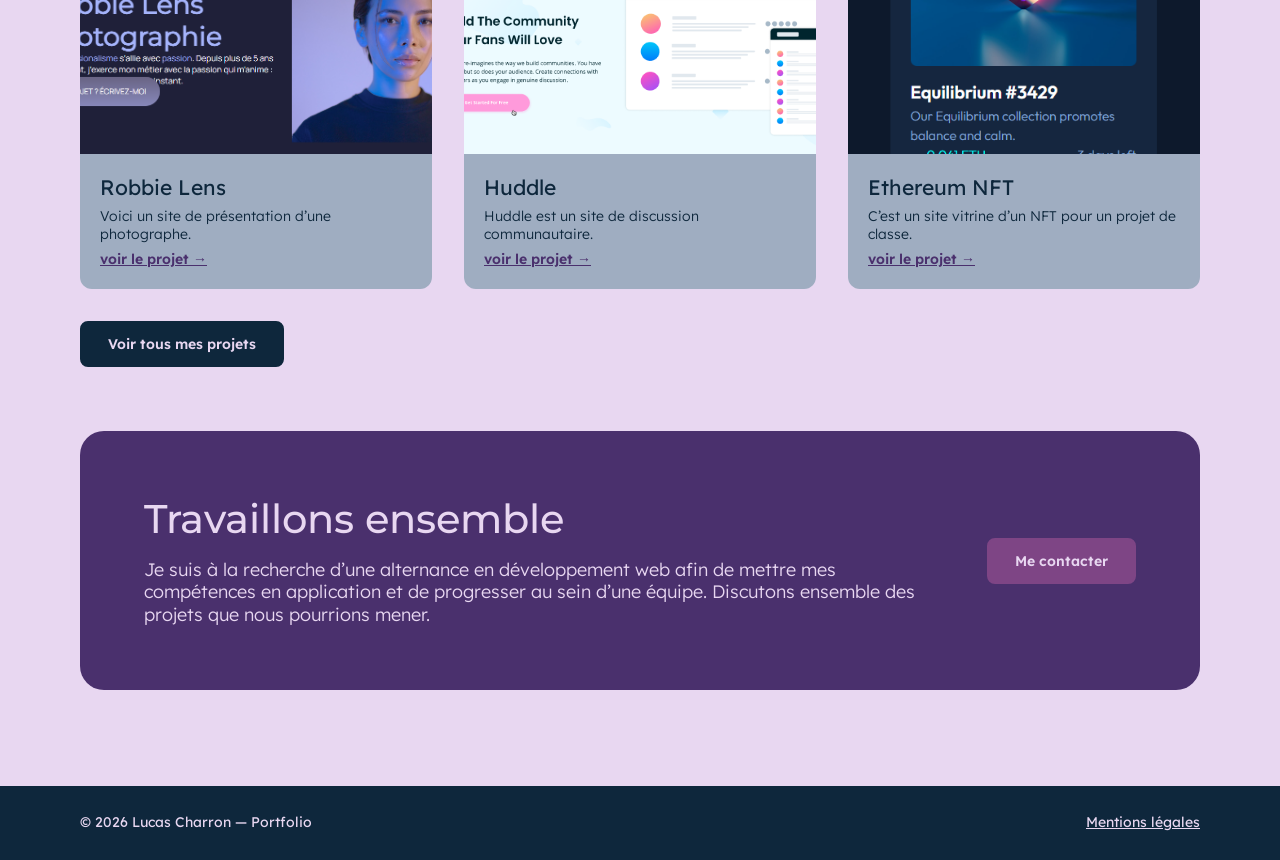
==== commit 74fb525f: "Portfolio terminé : toutes les pages stylées, commentaires et nettoyage - Pages À propos, Projets, C" ====
--- a/index.html
+++ b/index.html
@@ -1,38 +1,27 @@
 <!DOCTYPE html>
 <html lang="fr">
-<!-- Mettre le code langue du site dans l'attribut lang -->
-
 <head>
+	<!-- Encodage et affichage mobile -->
 	<meta charset="UTF-8" />
 	<meta name="viewport" content="width=device-width, initial-scale=1.0" />
+	<!-- Titre et description de la page -->
 	<title>Accueil-portfolio</title>
 	<meta name="description" content="Portfolio de Lucas Charron, développeur web : découvrez mes projets de sites web et web mobile réalisés durant ma formation." />
-	<!-- Mettre la description du contenu de la page dans l'attribut content -->
 
-	<!-- Mettre ci-dessous les informations pour Open Graph (concerne notamment Facebook) - Voir https://ogp.me/-->
+	<!-- Open Graph (aperçu lors du partage du lien) : og:url à remplir quand l'adresse du site sera connue -->
 	<meta property="og:title" content="Accueil-portfolio" />
 	<meta property="og:type" content="website" />
 	<meta property="og:url" content="" />
 	<meta property="og:image" content="img/logos/logo-lc-1200x630.png" />
 
-	<!-- Le minimum pour gérer les favicon : https://dev.to/masakudamatsu/favicon-nightmare-how-to-maintain-sanity-3al7 
-    Icônes à générer : 
-    favicon.ico : 32x32
-    icon.svg : peu importe la taille, mais privilégier un format carré
-    apple-touch-icon.png : 180x180
-    192.png : 192x192
-    512.png : 512x512
-
-	Vous pouvez aussi utiliser un générateur : https://realfavicongenerator.net/
-    -->
+	<!-- Favicons et manifest -->
 	<link rel="icon" type="image/png" href="/favicon-96x96.png" sizes="96x96" />
 	<link rel="icon" type="image/svg+xml" href="/favicon.svg" />
 	<link rel="shortcut icon" href="/favicon.ico" />
 	<link rel="apple-touch-icon" sizes="180x180" href="/apple-touch-icon.png" />
 	<link rel="manifest" href="/site.webmanifest" />
-	<!-- voir le fichier manifest.webmanifest -->
 
-	<!-- A terme : n'appeler qu'une seule feuille de style minifiée -->
+	<!-- Feuilles de style -->
 	<link rel="stylesheet" href="css/reset.css" />
 	<link rel="stylesheet" href="css/style.css" />
 </head>
--- a/css/style.css
+++ b/css/style.css
@@ -1,5 +1,40 @@
 /* ==========================================================================
-   Polices (@font-face)
+   FEUILLE DE STYLE : Portfolio de Lucas Charron
+
+   SOMMAIRE
+    1. Polices (@font-face)
+    2. Variables (couleurs, polices, graisses, tailles de texte)
+    3. Base (html, body)
+    4. En-tête (header) et menu de navigation
+    5. Boutons
+    6. Hero (accueil et page À propos)
+    7. Accueil : section À propos de moi
+    8. Compétences (accueil) et sections communes de la page À propos
+    9. Page À propos : Mon parcours
+   10. Page À propos : Outils
+   11. Cartes de projets (accueil, page Projets, « Autres projets »)
+   12. Bandeau « Travaillons ensemble » / « Mon CV »
+   13. Pages projet : fil d'Ariane
+   14. Pages projet : en-tête
+   15. Pages projet : contenu
+   16. Page Contact
+   17. Page Mentions légales
+   18. Page Justification des choix
+   19. Footer
+
+   RÈGLES DE LECTURE
+   - Mobile d'abord : le style de base est celui du mobile (390 px).
+   - Deux paliers : @media (min-width: 768px) = tablette,
+     @media (min-width: 1000px) = desktop. On n'y écrit que ce qui change.
+   - 1rem = 10px (html { font-size: 62.5% }). Les tailles sont en rem.
+   - Couleurs, polices, graisses et tailles de texte : variables de :root.
+   - Noms de classes de type BEM : .bloc, .bloc__element, .bloc--modificateur.
+   - À spécificité égale, la dernière règle gagne : respecter l'ordre des
+     blocs (un modificateur, comme .skills--page, vient après sa règle de base).
+   ========================================================================== */
+
+/* ==========================================================================
+   1. Polices (@font-face)
    ========================================================================== */
 
 /* --- Montserrat --- */
@@ -56,9 +91,8 @@
     src: url('../fonts/antic-slab-v17-latin-regular.woff2') format('woff2');
 }
 
-
-/* ==========================================================================
-   Variables
+/* ==========================================================================
+   2. Variables (couleurs, polices, graisses, tailles de texte)
    ========================================================================== */
 :root {
     /* Couleurs (charte graphique Figma, collection Palette) */
@@ -68,7 +102,7 @@
     --color-accent-fonce: #7E4585;  /* Fond des boutons accent (contraste AA) */
     --color-violet-fonce: #4A306D;  /* Titres secondaires, bandeau contact, hover boutons */
     --color-bleu-nuit: #0E273C;     /* Texte, header et footer */
-    --color-carte: #708299;         /* Fond de la carte « à propos » (Figma) */
+    --color-carte: #9FADC1;         /* Fond des cartes (éclairci pour le contraste AA ; Figma : #708299) */
 
     /* Familles de polices */
     --font-primary: 'Montserrat', sans-serif;
@@ -96,9 +130,8 @@
     --fs-nav: 2.4rem;
 }
 
-
-/* ==========================================================================
-   Base
+/* ==========================================================================
+   3. Base (html, body)
    ========================================================================== */
 html {
     font-size: 62.5%;
@@ -111,10 +144,10 @@
     flex-direction: column;
     font-family: var(--font-secondary);
     color: var(--color-bleu-nuit);
-
-}
-/* ==========================================================================
-   header + reponsive
+}
+
+/* ==========================================================================
+   4. En-tête (header) et menu de navigation
    ========================================================================== */
 header {
     background-color: var(--color-bleu-nuit);
@@ -125,7 +158,7 @@
     position: relative;
 }
 
-header img{
+header img {
     height: 3.5rem;
     width: auto;
 }
@@ -152,7 +185,7 @@
     display: inline-block;
 }
 
-.menu-principal{
+.menu-principal {
     position: absolute;
     top: 100%;
     left: 0;
@@ -181,26 +214,25 @@
         position: static;
         gap: 4.8rem;
         align-items: center;
-        padding:0;
+        padding: 0;
     }
 
     header nav a {
         padding: 0.8rem 0;
     }
 
-    .menu-principal li:last-child a{
+    .menu-principal li:last-child a {
         background-color: var(--color-accent-fonce);
         border-radius: 0.8rem;
         padding: 0.8rem 2rem;
     }
-
-}
-
-/* ==========================================================================
-   button
-   ========================================================================== */
-
-.btn{
+}
+
+/* ==========================================================================
+   5. Boutons (.btn avec .btn--primary, .btn--secondary, .btn--accent)
+   ========================================================================== */
+
+.btn {
     display: inline-block;
     padding: 1.2rem 2.6rem;
     border: 0.2rem solid transparent;
@@ -213,37 +245,39 @@
     white-space: nowrap;
 }
 
-.btn--primary{
+.btn--primary {
     background-color: var(--color-bleu-nuit);
     color: var(--color-fond);
     border-color: var(--color-bleu-nuit);
 }
 
-.btn--secondary{
+.btn--secondary {
     background-color: transparent;
     color: var(--color-violet-fonce);
     border-color: var(--color-violet-fonce);
 }
 
-.btn--accent{
+.btn--accent {
     background-color: var(--color-accent-fonce);
     color: var(--color-fond);
     border-color: var(--color-accent-fonce);
 }
 
-.btn:hover{
+.btn:hover {
     background-color: var(--color-violet-fonce);
     border-color: var(--color-violet-fonce);
     color: var(--color-fond);
 }
 
-.btn:focus-visible{
+.btn:focus-visible {
     outline: 0.2rem solid var(--color-accent);
     outline-offset: 0.6rem;
 }
 
 /* ==========================================================================
-   hero + responsive
+   6. Hero (accueil et page À propos)
+   Groupés ici : .contact__subtitle et .project__subtitle (même sous-titre),
+   .project__tag (même pastille que .hero__badge)
    ========================================================================== */
 
 .hero {
@@ -270,7 +304,8 @@
     gap: 1.6rem;
 }
 
-.hero__badge {
+.hero__badge,
+.project__tag {
     align-self: flex-start;
     background-color: var(--color-violet-fonce);
     color: var(--color-fond);
@@ -288,7 +323,9 @@
     line-height: 1.2;
 }
 
-.hero__subtitle {
+.hero__subtitle,
+.contact__subtitle,
+.project__subtitle {
     font-size: var(--fs-text-l-small);
     color: var(--color-violet-fonce);
     line-height: 1.25;
@@ -370,7 +407,9 @@
     h1 {
         font-size: var(--fs-title-xl);
     }
-    .hero__subtitle {
+    .hero__subtitle,
+    .contact__subtitle,
+    .project__subtitle {
         font-size: var(--fs-text-l);
     }
     .hero__description {
@@ -378,12 +417,12 @@
     }
     .hero--apropos {
         padding: 8rem;
-        gap: 8rem;
-    }
-}
-
-/* ==========================================================================
-   section à propos de moi
+        gap: 5.6rem;
+    }
+}
+
+/* ==========================================================================
+   7. Accueil : section À propos de moi (.about)
    ========================================================================== */
 
 .about {
@@ -451,7 +490,10 @@
 }
 
 /* ==========================================================================
-   Mes compétences informatiques
+   8. Compétences (accueil) et sections communes de la page À propos
+   Groupés ici : .tools__title et .journey__title (même titre que .skills__title),
+   .tools__list, .tools__card, .tools__icon (mêmes cartes que .skills__*),
+   .skills--page, .tools et .journey (même padding : page À propos)
    ========================================================================== */
 
 .skills {
@@ -461,14 +503,21 @@
     gap: 2.4rem;
 }
 
-.skills__title {
+.skills--page, .tools, .journey {
+    padding: 2.4rem 2rem;
+    display: flex;
+    flex-direction: column;
+    gap: 2rem;
+}
+
+.skills__title, .tools__title, .journey__title {
     font-size: var(--fs-title-m);
     font-family: var(--font-primary);
     font-weight: var(--fw-medium);
     line-height: 1.2;
 }
 
-.skills__list {
+.skills__list, .tools__list {
     display: grid;
     grid-template-columns: repeat(2, 1fr);
     gap: 1.6rem;
@@ -476,7 +525,7 @@
     padding: 0;
 }
 
-.skills__card {
+.skills__card, .tools__card {
     background-color: var(--color-carte);
     border-radius: 1.2rem;
     padding: 2.4rem 1.2rem;
@@ -486,7 +535,7 @@
     gap: 1.6rem;
 }
 
-.skills__icon {
+.skills__icon, .tools__icon {
     height: 9.6rem;
     width: auto;
 }
@@ -500,6 +549,9 @@
 @media (min-width: 768px) {
     .skills {
         padding: 4rem 4rem 2.4rem;
+    }
+    .skills--page, .tools, .journey {
+        padding: 2.4rem 4rem;
     }
 }
 
@@ -509,7 +561,14 @@
         padding: 3.2rem 8rem 6.4rem;
         gap: 4rem;
     }
-    .skills__title {
+    .skills--page, .tools, .journey {
+        padding: 0 8rem 6.4rem;
+        gap: 3.2rem;
+    }
+    .journey {
+        padding-top: 3.2rem;
+    }
+    .skills__title, .tools__title, .journey__title {
         font-size: var(--fs-title-l);
     }
     .skills__list {
@@ -522,7 +581,109 @@
 }
 
 /* ==========================================================================
-   Mes projets
+   9. Page À propos : Mon parcours (.journey)
+   ========================================================================== */
+
+.journey__list {
+    list-style: none;
+    padding: 0;
+    display: flex;
+    flex-direction: column;
+    gap: 2rem;
+}
+
+.journey__item {
+    background-color: var(--color-carte);
+    border-radius: 1.2rem;
+    display: flex;
+    flex-direction: column;
+    gap: 0.6rem;
+    padding: 2rem 1.6rem 2rem 4.8rem;
+    position: relative;
+}
+
+.journey__item::before {
+    content: "";
+    position: absolute;
+    left: 1.6rem;
+    top: 2rem;
+    width: 2rem;
+    height: 2rem;
+    border-radius: 50%;
+    background-color: var(--color-violet-fonce);
+}
+
+.journey__name {
+    font-size: var(--fs-text-m-small);
+    line-height: 1.25;
+}
+
+.journey__date {
+    font-size: var(--fs-text-m-small);
+    font-weight: var(--fw-semibold);
+    line-height: 1.25;
+    color: var(--color-violet-fonce);
+}
+
+.journey__description {
+    font-size: var(--fs-text-m-small);
+    font-weight: var(--fw-light);
+    line-height: 1.25;
+}
+
+@media (min-width: 1000px) {
+    .journey__list {
+        gap: 3.2rem;
+    }
+    .journey__item {
+        padding: 2.8rem 2.8rem 2.8rem 7.2rem;
+    }
+    .journey__item::before {
+        left: 2.8rem;
+        top: 2.8rem;
+    }
+    .journey__name {
+        font-size: var(--fs-text-l-small);
+    }
+}
+
+/* ==========================================================================
+   10. Page À propos : Outils (.tools)
+   À placer après les règles groupées .skills__* / .tools__* (la dernière gagne)
+   ========================================================================== */
+
+.tools__list {
+    grid-template-columns: repeat(3, 1fr);
+}
+
+.tools__card {
+    padding: 2rem 0.5rem;
+    text-align: center;
+}
+
+.tools__name {
+    font-family: var(--font-secondary);
+    font-size: var(--fs-text-m-small);
+    line-height: 1.25;
+}
+
+/* Desktop (1000 px et plus) : 6 colonnes */
+@media (min-width: 1000px) {
+    .tools__list {
+        grid-template-columns: repeat(6, 1fr);
+        gap: 2.4rem;
+    }
+    .tools__card {
+        padding: 3.2rem 1.2rem;
+    }
+    .tools__name {
+        font-size: var(--fs-text-m);
+    }
+}
+
+/* ==========================================================================
+   11. Cartes de projets (.projects) : accueil, page Projets, « Autres projets »
+   Modificateurs : .projects--page (page Projets), .projects--related (pages projet)
    ========================================================================== */
 
 .projects {
@@ -530,6 +691,22 @@
     display: flex;
     flex-direction: column;
     gap: 1.6rem;
+}
+
+/* Page Projets : plus d'air en bas, titre et intro plus serrés (Figma mobile) */
+.projects--page {
+    padding-bottom: 4rem;
+    gap: 1.2rem;
+}
+
+/* Pages projet : « Autres projets » (pas d'intro, titre plus proche des cartes) */
+.projects--related {
+    padding: 3.2rem 2rem 4rem;
+    gap: 2rem;
+}
+
+.projects--related .projects__list {
+    margin-top: 0;
 }
 
 .projects__title {
@@ -553,10 +730,15 @@
     gap: 2rem;
 }
 
+.projects--page .projects__list {
+    margin-top: 1.2rem;
+}
+
 .projects__card {
     background-color: var(--color-carte);
     border-radius: 1.2rem;
     overflow: hidden;
+    height: 100%;
 }
 
 .projects__image {
@@ -590,7 +772,7 @@
     font-size: var(--fs-text-m-small);
     font-weight: var(--fw-semibold);
     line-height: 1.25;
-    color: var(--color-fond);
+    color: var(--color-violet-fonce);
 }
 
 .projects__link::after {
@@ -612,6 +794,12 @@
     .projects {
         padding: 4rem 4rem 2.4rem;
     }
+    .projects--page {
+        padding-bottom: 4rem;
+    }
+    .projects--related {
+        padding: 3.2rem 4rem 4rem;
+    }
     .projects__list {
         display: grid;
         grid-template-columns: repeat(2, 1fr);
@@ -624,6 +812,14 @@
     .projects {
         padding: 3.2rem 8rem 6.4rem;
     }
+    .projects--page {
+        padding: 8rem 8rem 9.6rem;
+        gap: 1.6rem;
+    }
+    .projects--related {
+        padding: 0 8rem 9.6rem;
+        gap: 2.4rem;
+    }
     .projects__title {
         font-size: var(--fs-title-l);
     }
@@ -635,13 +831,16 @@
         gap: 3.2rem;
         margin-top: 2.4rem;
     }
+    .projects--page .projects__list {
+        margin-top: 4rem;
+    }
     .projects__image {
         height: 22rem;
     }
 }
 
 /* ==========================================================================
-   Travaillons ensemble
+   12. Bandeau « Travaillons ensemble » / « Mon CV » (.cta : accueil et page À propos)
    ========================================================================== */
 
 .cta {
@@ -718,7 +917,537 @@
 }
 
 /* ==========================================================================
-   Footer
+   13. Pages projet : fil d'Ariane (.breadcrumb)
+   ========================================================================== */
+
+.breadcrumb {
+    padding: 1.6rem 2rem 0.8rem;
+}
+
+.breadcrumb__list {
+    display: flex;
+    align-items: center;
+    gap: 0.8rem;
+}
+
+.breadcrumb__item {
+    font-size: var(--fs-text-m-small);
+    line-height: 1.25;
+}
+
+/* Le « / » entre les deux éléments : fait en CSS, pas dans le HTML */
+.breadcrumb__item + .breadcrumb__item::before {
+    content: "/";
+    margin-right: 0.8rem;
+}
+
+.breadcrumb a {
+    color: var(--color-violet-fonce);
+    text-decoration: underline;
+}
+
+.breadcrumb a:focus-visible {
+    outline: 0.2rem solid var(--color-accent);
+    outline-offset: 0.6rem;
+}
+
+/* ==========================================================================
+   14. Pages projet : en-tête (titre, sous-titre, tags, visuel)
+   Le sous-titre est groupé avec .hero__subtitle, les tags avec .hero__badge
+   ========================================================================== */
+
+.project__header {
+    padding: 0.8rem 2rem 2.4rem;
+    display: flex;
+    flex-direction: column;
+    gap: 1.2rem;
+}
+
+.project__tags {
+    display: flex;
+    flex-wrap: wrap;
+    gap: 1.2rem;
+}
+
+.project__image {
+    width: 100%;
+    height: 22rem;
+    object-fit: cover;
+    border-radius: 2rem;
+    margin-top: 1.2rem;
+}
+
+/* ==========================================================================
+   15. Pages projet : contenu (détails + aside « Informations »)
+   ========================================================================== */
+
+.project__content {
+    padding: 0.8rem 2rem 3.2rem;
+    display: flex;
+    flex-direction: column;
+    gap: 3.2rem;
+}
+
+.project__heading {
+    margin-top: 2.4rem;
+    font-family: var(--font-primary);
+    font-size: 2.4rem; /* valeur Figma, hors charte */
+    font-weight: var(--fw-medium);
+    line-height: 1.2;
+}
+
+.project__heading:first-child {
+    margin-top: 0;
+}
+
+.project__text {
+    margin-top: 1.2rem;
+    font-size: var(--fs-text-m-small);
+    font-weight: var(--fw-light);
+    line-height: 1.25;
+}
+
+.project__info {
+    background-color: var(--color-carte);
+    border-radius: 2.4rem;
+    padding: 2.8rem 2.4rem;
+    display: flex;
+    flex-direction: column;
+    gap: 2rem;
+}
+
+.project__info-title {
+    font-size: var(--fs-text-l-small);
+    font-weight: var(--fw-regular);
+    line-height: 1.25;
+}
+
+.project__info-list {
+    display: flex;
+    flex-direction: column;
+    gap: 2rem;
+}
+
+.project__info-item {
+    display: flex;
+    flex-direction: column;
+    gap: 0.4rem;
+}
+
+.project__term {
+    font-size: var(--fs-text-m-small);
+    font-weight: var(--fw-semibold);
+    line-height: 1.25;
+    color: var(--color-violet-fonce);
+}
+
+.project__value {
+    font-size: var(--fs-text-m-small);
+    font-weight: var(--fw-light);
+    line-height: 1.25;
+}
+
+.project__info .btn {
+    align-self: flex-start;
+    margin-top: 0.8rem;
+}
+
+/* Tablette (768 px et plus) : côtés alignés sur le hero (40 px) */
+@media (min-width: 768px) {
+    .breadcrumb {
+        padding: 1.6rem 4rem 0.8rem;
+    }
+    .project__header {
+        padding: 0.8rem 4rem 2.4rem;
+    }
+    .project__content {
+        padding: 0.8rem 4rem 3.2rem;
+    }
+}
+
+/* Desktop (1000 px et plus) : mesures de la maquette Figma 1440 px */
+@media (min-width: 1000px) {
+    .breadcrumb {
+        padding: 4rem 8rem 0;
+    }
+    .project__header {
+        padding: 2.4rem 8rem 4.8rem;
+        gap: 1.6rem;
+    }
+    .project__image {
+        height: 48rem;
+        margin-top: 1.6rem;
+        border-radius: 2.4rem;
+    }
+    .project__content {
+        flex-direction: row;
+        align-items: flex-start;
+        padding: 0 8rem 6.4rem;
+        gap: 6.4rem;
+    }
+    .project__details {
+        flex: 1;
+    }
+    .project__heading {
+        margin-top: 4rem;
+        font-size: var(--fs-title-m);
+    }
+    .project__heading:first-child {
+        margin-top: 0;
+    }
+    .project__text {
+        font-size: var(--fs-text-m);
+    }
+    .project__info {
+        flex-shrink: 0;
+        width: 40rem;
+        padding: 3.2rem;
+    }
+    .project__info-title {
+        font-size: 2.4rem; /* valeur Figma, hors charte */
+    }
+}
+
+/* ==========================================================================
+   16. Page Contact (.contact et .form)
+   ========================================================================== */
+
+.contact {
+    padding: 3.2rem 2rem 4rem;
+    display: flex;
+    flex-direction: column;
+    gap: 3.2rem;
+}
+
+/* Colonne de gauche : texte et coordonnées (le sous-titre est groupé avec .hero__subtitle) */
+.contact__info {
+    display: flex;
+    flex-direction: column;
+    gap: 1.6rem;
+}
+
+.contact__text {
+    font-size: var(--fs-text-m-small);
+    font-weight: var(--fw-light);
+    line-height: 1.25;
+}
+
+.contact__heading {
+    font-size: var(--fs-text-m);
+    font-weight: var(--fw-regular);
+    line-height: 1.25;
+}
+
+.contact__address {
+    font-style: normal;
+    font-size: var(--fs-text-m-small);
+    font-weight: var(--fw-light);
+    line-height: 1.25;
+    display: flex;
+    flex-direction: column;
+    gap: 1.6rem;
+}
+
+.contact__address a {
+    color: inherit;
+}
+
+.contact__address a:focus-visible {
+    outline: 0.2rem solid var(--color-accent);
+    outline-offset: 0.6rem;
+}
+
+/* Carte du formulaire */
+.contact__card {
+    background-color: var(--color-carte);
+    border: 0.1rem solid var(--color-accent);
+    border-radius: 2.4rem;
+    padding: 2.8rem 2rem;
+    display: flex;
+    flex-direction: column;
+    gap: 2rem;
+}
+
+.form__title {
+    font-size: var(--fs-text-l-small);
+    font-weight: var(--fw-regular);
+    line-height: 1.25;
+}
+
+.form {
+    position: relative;
+    display: flex;
+    flex-direction: column;
+    gap: 2rem;
+}
+
+/* Masqué à l'écran mais lu par les lecteurs d'écran (pas de display: none) */
+.form__note {
+    position: absolute;
+    width: 0.1rem;
+    height: 0.1rem;
+    overflow: hidden;
+    clip-path: inset(50%);
+    white-space: nowrap;
+}
+
+.form__row {
+    display: flex;
+    flex-direction: column;
+    gap: 2rem;
+}
+
+.form__field {
+    min-width: 0;
+    display: flex;
+    flex-direction: column;
+    gap: 0.4rem;
+}
+
+.form__label {
+    font-size: var(--fs-text-m-small);
+    line-height: 1.25;
+}
+
+.form__input {
+    width: 100%;
+    padding: 0.9rem 1.2rem;
+    background-color: var(--color-fond);
+    color: var(--color-bleu-nuit);
+    border: 0.1rem solid var(--color-accent);
+    border-radius: 0.4rem;
+    font-size: var(--fs-text-m-small);
+    line-height: 2rem;
+}
+
+.form__input::placeholder {
+    color: var(--color-bleu-nuit);
+    opacity: 0.7;
+}
+
+textarea.form__input {
+    min-height: 14rem;
+    resize: vertical;
+}
+
+.form__input:focus-visible,
+.form__checkbox:focus-visible {
+    outline: 0.2rem solid var(--color-accent);
+    outline-offset: 0.2rem;
+}
+
+.form__consent {
+    display: flex;
+    align-items: flex-start;
+    gap: 1.2rem;
+    font-size: var(--fs-text-m-small);
+    line-height: 1.25;
+}
+
+.form__checkbox {
+    flex-shrink: 0;
+    width: 2.2rem;
+    height: 2.2rem;
+    margin: 0;
+    accent-color: var(--color-accent-fonce);
+}
+
+.form .btn {
+    align-self: flex-start;
+}
+
+/* Tablette (768 px et plus) : côtés alignés sur le hero, Nom et Prénom côte à côte */
+@media (min-width: 768px) {
+    .contact {
+        padding: 3.2rem 4rem 4rem;
+    }
+    .contact__card {
+        padding: 4rem;
+    }
+    .form__row {
+        flex-direction: row;
+        gap: 2.4rem;
+    }
+    .form__field {
+        flex: 1;
+    }
+}
+
+/* Desktop (1000 px et plus) : texte à gauche, formulaire à droite (600 px chacun) */
+@media (min-width: 1000px) {
+    .contact {
+        flex-direction: row;
+        align-items: flex-start;
+        padding: 8rem 8rem 9.6rem;
+        gap: 8rem;
+    }
+    .contact__info,
+    .contact__card {
+        flex: 1;
+    }
+    .contact__info {
+        gap: 2.4rem;
+    }
+    .contact__text {
+        font-size: var(--fs-text-m);
+    }
+    .contact__heading {
+        font-size: var(--fs-text-l-small);
+    }
+    .contact__address {
+        gap: 2.4rem;
+    }
+    .contact__card {
+        border-radius: 3.2rem;
+    }
+    .form__checkbox {
+        width: 2.4rem;
+        height: 2.4rem;
+    }
+}
+
+/* ==========================================================================
+   17. Page Mentions légales (.legal)
+   ========================================================================== */
+
+.legal {
+    padding: 3.2rem 2rem 4rem;
+    display: flex;
+    flex-direction: column;
+    gap: 2rem;
+}
+
+.legal__note {
+    background-color: var(--color-carte);
+    border-radius: 1.2rem;
+    padding: 1.6rem;
+    font-size: var(--fs-text-m-small);
+    line-height: 1.25;
+}
+
+.legal__title {
+    margin-bottom: 0.8rem;
+    font-family: var(--font-primary);
+    font-size: 2.4rem; /* valeur Figma, hors charte */
+    font-weight: var(--fw-medium);
+    line-height: 1.2;
+}
+
+.legal__text {
+    font-size: 1.6rem; /* valeur Figma, hors charte */
+    font-weight: var(--fw-light);
+    line-height: 1.25;
+}
+
+.legal__address {
+    font-style: normal;
+}
+
+.legal a {
+    color: inherit;
+}
+
+.legal a:focus-visible {
+    outline: 0.2rem solid var(--color-accent);
+    outline-offset: 0.6rem;
+}
+
+/* Tablette (768 px et plus) : côtés alignés sur le hero (40 px) */
+@media (min-width: 768px) {
+    .legal {
+        padding: 3.2rem 4rem 4rem;
+    }
+}
+
+/* Desktop (1000 px et plus) : mesures de la maquette Figma 1440 px */
+@media (min-width: 1000px) {
+    .legal {
+        padding: 8rem 8rem 9.6rem;
+        gap: 4rem;
+    }
+    .legal__title {
+        margin-bottom: 1.2rem;
+        font-size: var(--fs-title-m);
+    }
+}
+
+/* ==========================================================================
+   18. Page Justification des choix (.choices)
+   ========================================================================== */
+
+.choices {
+    padding: 3.2rem 2rem 4rem;
+    display: flex;
+    flex-direction: column;
+    gap: 1.6rem;
+}
+
+.choices__header {
+    display: flex;
+    flex-direction: column;
+    gap: 1.2rem;
+}
+
+.choices__subtitle {
+    font-size: 1.6rem; /* valeur Figma, hors charte */
+    font-weight: var(--fw-light);
+    line-height: 1.25;
+    color: var(--color-violet-fonce);
+}
+
+.choices__card {
+    background-color: var(--color-carte);
+    border-radius: 2rem;
+    padding: 2.4rem 2rem;
+    display: flex;
+    flex-direction: column;
+    gap: 1rem;
+}
+
+.choices__title {
+    font-family: var(--font-primary);
+    font-size: 2.4rem; /* valeur Figma, hors charte */
+    font-weight: var(--fw-medium);
+    line-height: 1.2;
+}
+
+.choices__text {
+    font-size: 1.6rem; /* valeur Figma, hors charte */
+    font-weight: var(--fw-light);
+    line-height: 1.25;
+}
+
+/* Tablette (768 px et plus) : côtés alignés sur le hero (40 px) */
+@media (min-width: 768px) {
+    .choices {
+        padding: 3.2rem 4rem 4rem;
+    }
+}
+
+/* Desktop (1000 px et plus) : mesures de la maquette Figma 1440 px */
+@media (min-width: 1000px) {
+    .choices {
+        padding: 8rem 8rem 9.6rem;
+        gap: 4.8rem;
+    }
+    .choices__subtitle {
+        font-size: 2rem; /* valeur Figma, hors charte */
+    }
+    .choices__card {
+        padding: 4rem;
+        border-radius: 2.4rem;
+        gap: 1.2rem;
+    }
+    .choices__title {
+        font-size: var(--fs-title-m);
+    }
+    .choices__text {
+        font-size: var(--fs-text-m);
+    }
+}
+
+/* ==========================================================================
+   19. Footer (.footer : toutes les pages)
    ========================================================================== */
 
 .footer {
@@ -764,4 +1493,4 @@
     .footer {
         padding: 2.8rem 8rem;
     }
-}+}
